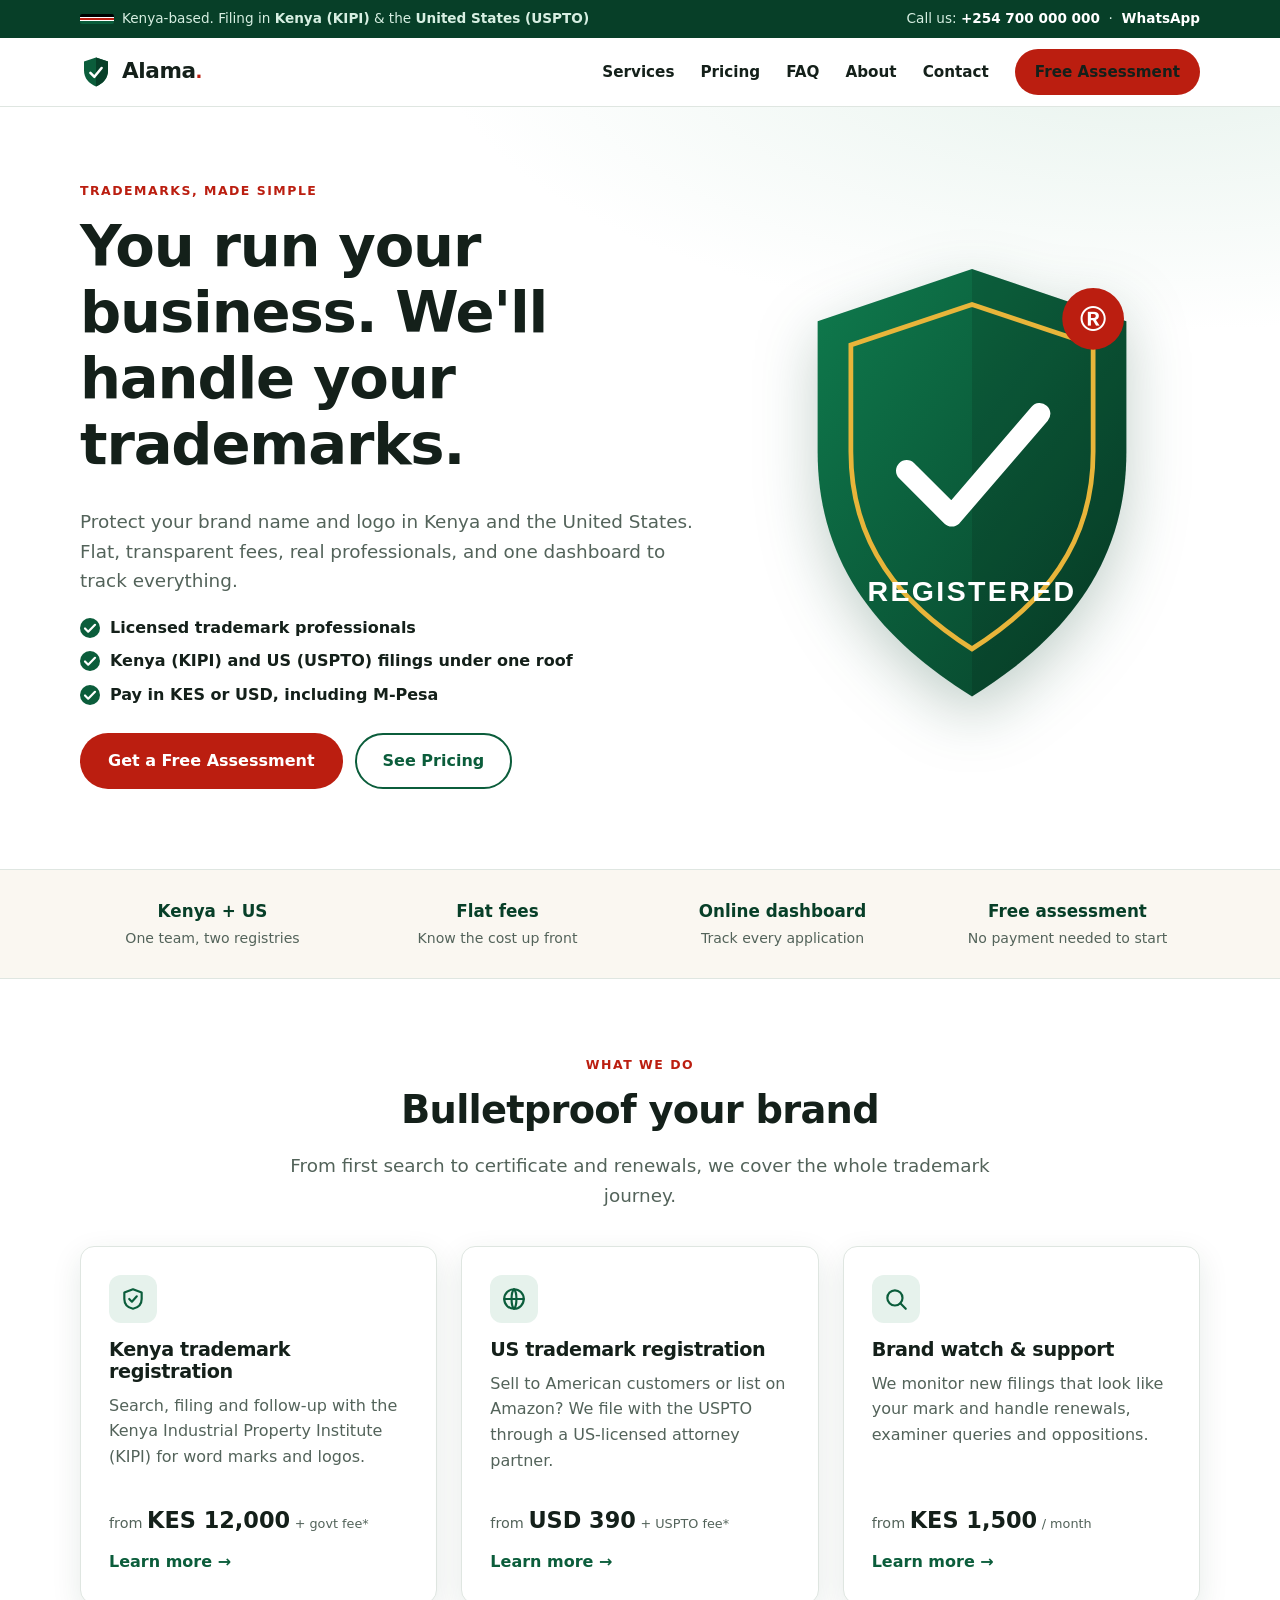
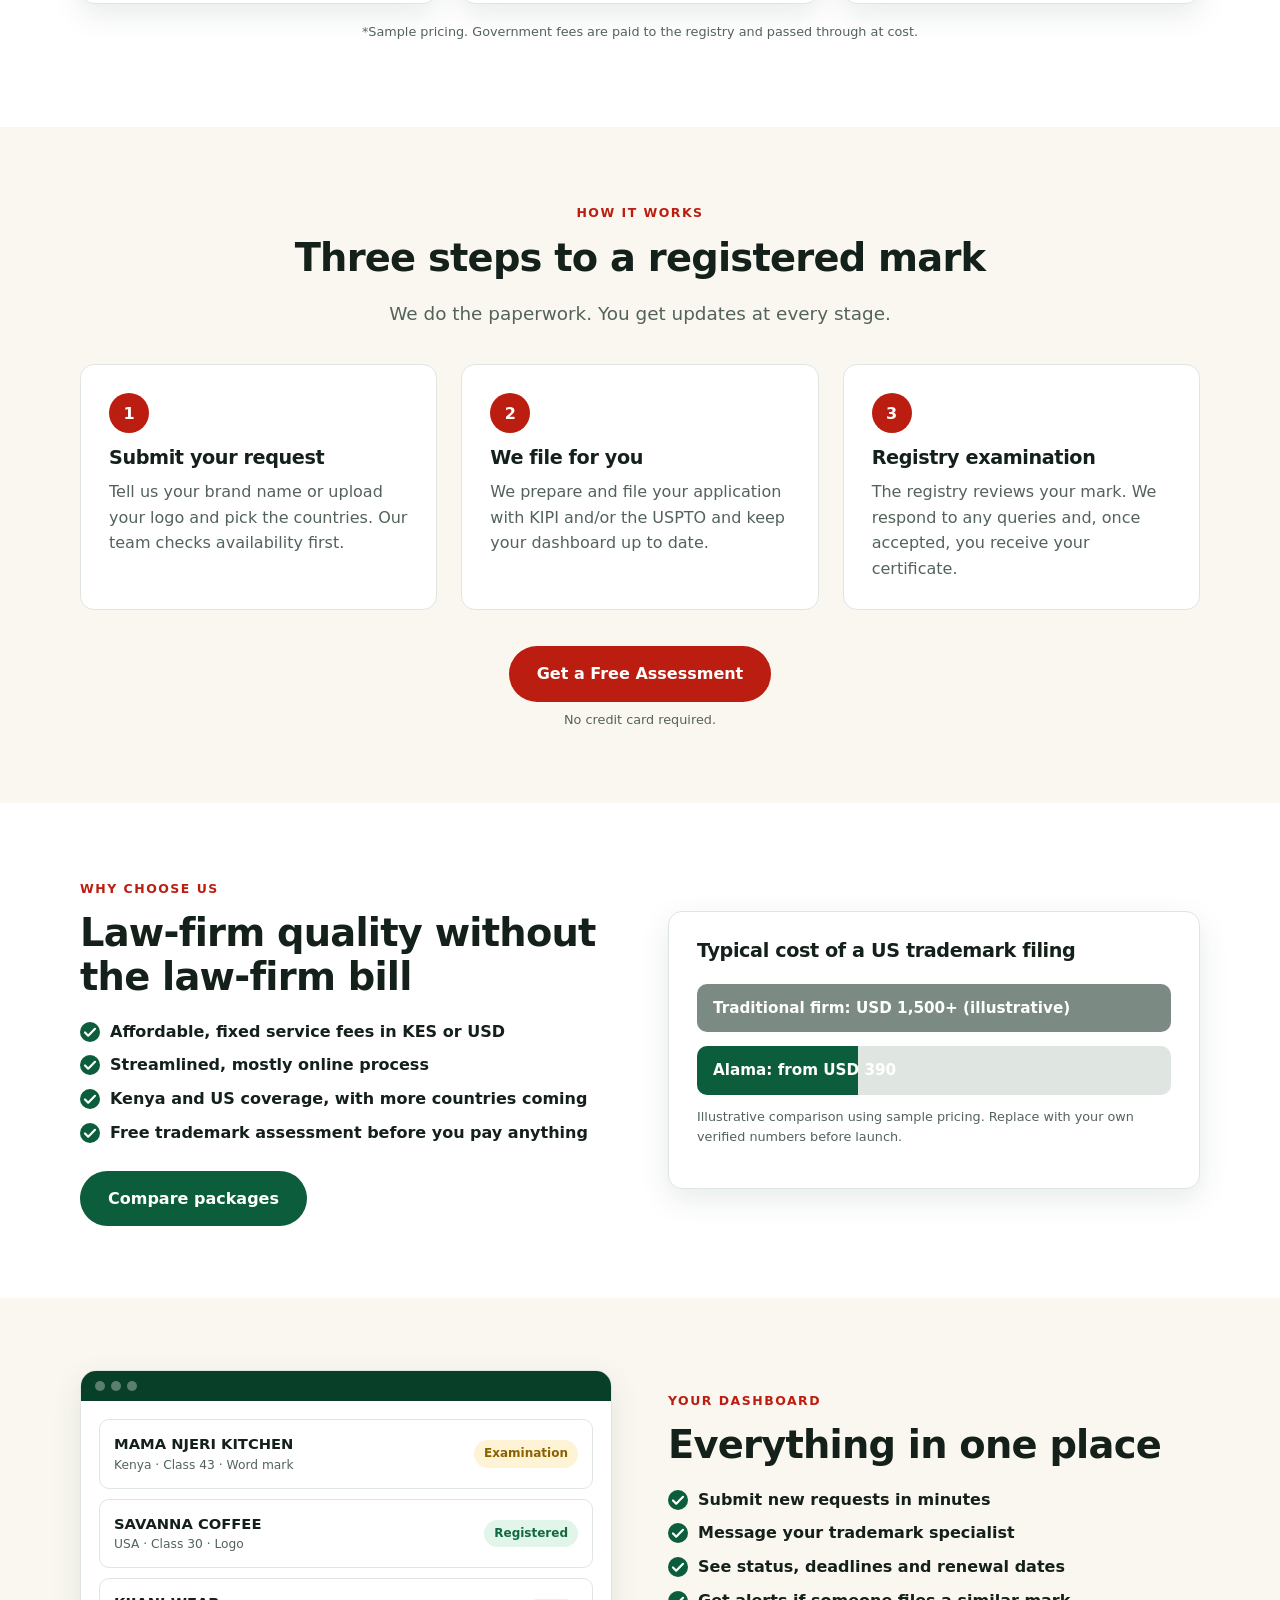
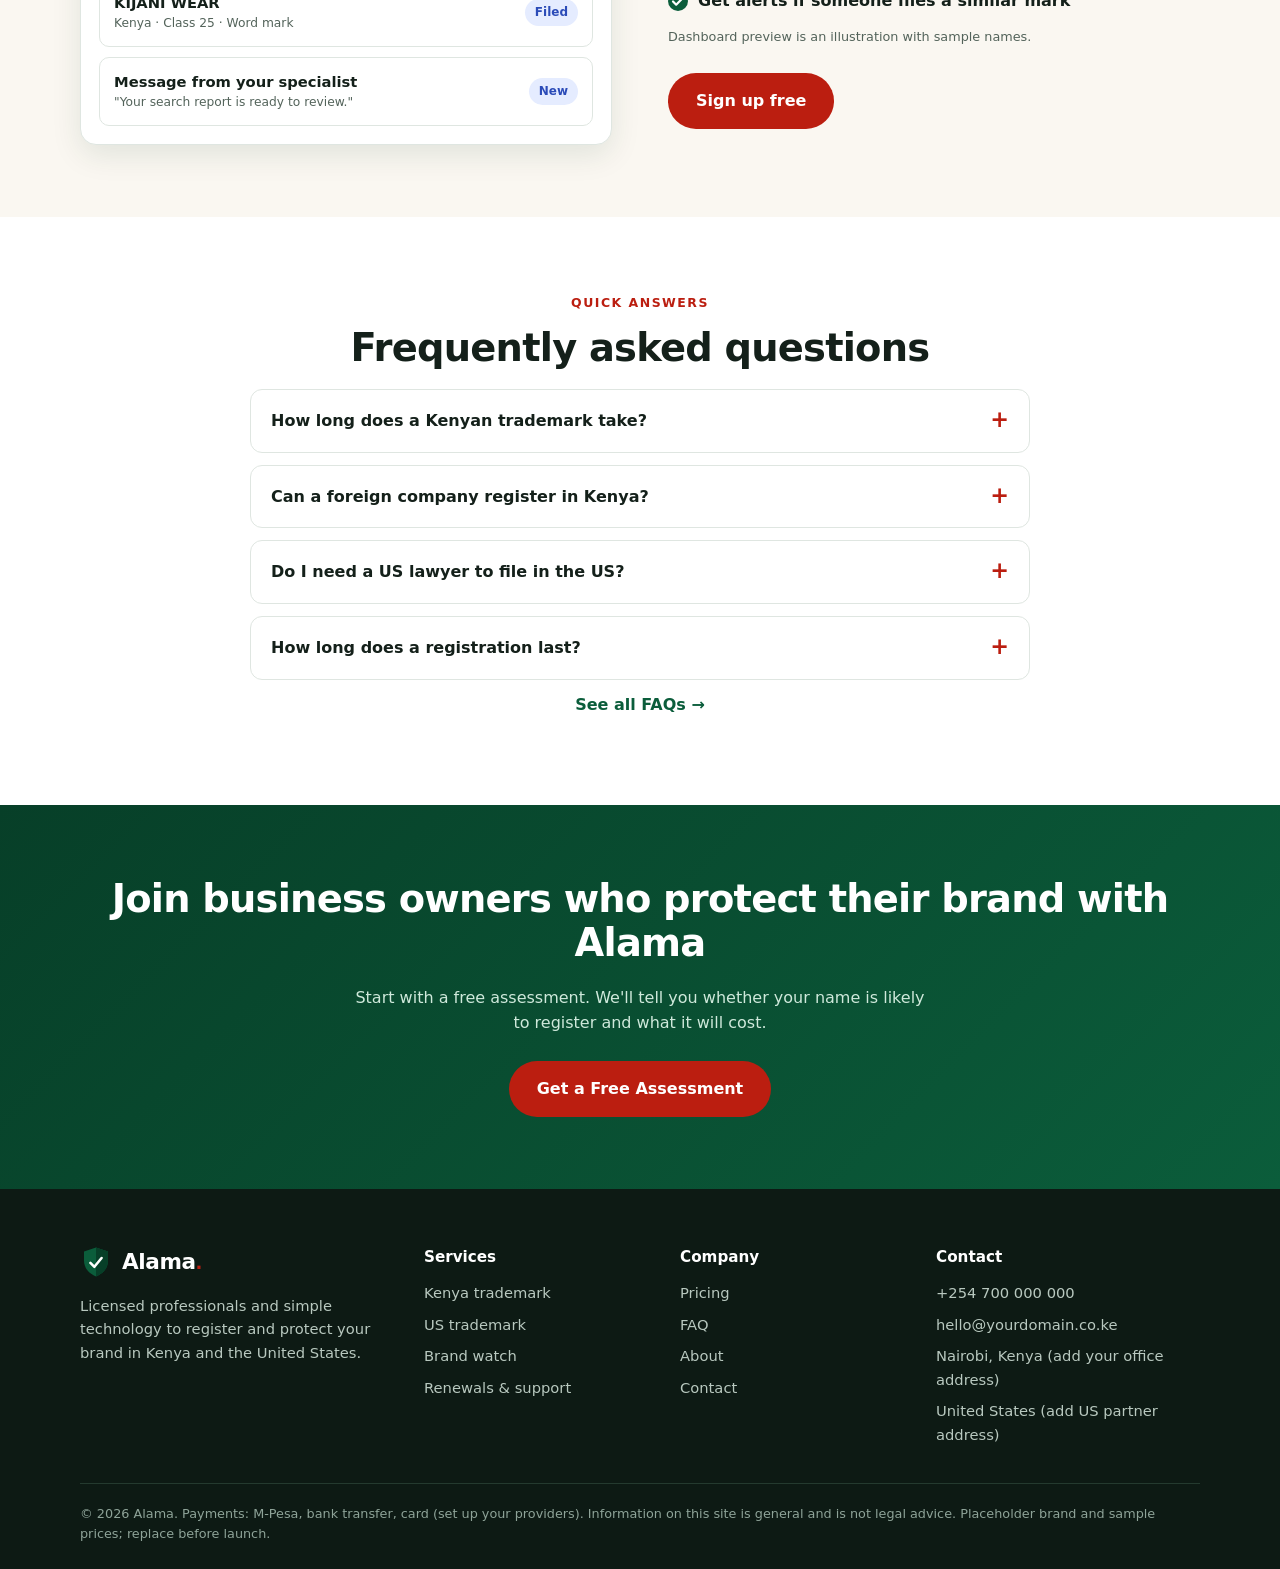
==== index.html @ 9698cdda "Add files via upload" ====
<!doctype html>
<html lang="en">
<head>
<meta charset="utf-8">
<meta name="viewport" content="width=device-width,initial-scale=1">
<title>Alama | Trademark Registration in Kenya &amp; the US</title>
<meta name="description" content="Register your trademark in Kenya (KIPI) and the United States (USPTO) with licensed professionals, flat fees and an online dashboard.">
<link rel="stylesheet" href="styles.css">
<script src="app.js" defer></script>
</head>
<body>
<div id="top"></div>

<section class="hero">
  <div class="wrap">
    <div>
      <span class="eyebrow">Trademarks, made simple</span>
      <h1>You run your business. We'll handle your trademarks.</h1>
      <p class="lead">Protect your brand name and logo in Kenya and the United States. Flat, transparent fees, real professionals, and one dashboard to track everything.</p>
      <ul class="checks">
        <li>Licensed trademark professionals</li>
        <li>Kenya (KIPI) and US (USPTO) filings under one roof</li>
        <li>Pay in KES or USD, including M-Pesa</li>
      </ul>
      <div class="btn-row">
        <a class="btn btn-primary" href="contact.html">Get a Free Assessment</a>
        <a class="btn btn-ghost" href="pricing.html">See Pricing</a>
      </div>
    </div>
    <div class="hero-art">
      <svg viewBox="0 0 320 380" role="img" aria-label="Shield with checkmark">
        <defs><linearGradient id="g" x1="0" y1="0" x2="1" y2="1"><stop offset="0" stop-color="#0f7a4d"/><stop offset="1" stop-color="#073f28"/></linearGradient></defs>
        <path d="M160 10l130 44v110c0 98-56 160-130 206C86 324 30 262 30 164V54z" fill="url(#g)"/>
        <path d="M160 10l130 44v110c0 98-56 160-130 206z" fill="#000" opacity=".12"/>
        <path d="M160 40l102 34v90c0 78-42 128-102 166C100 292 58 242 58 164V74z" fill="none" stroke="#e8b53a" stroke-width="4"/>
        <path d="M105 180l38 38 74-86" fill="none" stroke="#fff" stroke-width="18" stroke-linecap="round" stroke-linejoin="round"/>
        <text x="160" y="290" text-anchor="middle" font-family="Inter,Arial" font-weight="800" font-size="24" fill="#fff" letter-spacing="2">REGISTERED</text>
        <circle cx="262" cy="52" r="26" fill="#bb1e10"/><text x="262" y="62" text-anchor="middle" font-family="Arial" font-weight="800" font-size="30" fill="#fff">®</text>
      </svg>
    </div>
  </div>
</section>

<div class="strip"><div class="wrap">
  <div><b>Kenya + US</b><span>One team, two registries</span></div>
  <div><b>Flat fees</b><span>Know the cost up front</span></div>
  <div><b>Online dashboard</b><span>Track every application</span></div>
  <div><b>Free assessment</b><span>No payment needed to start</span></div>
</div></div>

<section>
  <div class="wrap">
    <div class="center">
      <span class="eyebrow">What we do</span>
      <h2>Bulletproof your brand</h2>
      <p class="lead">From first search to certificate and renewals, we cover the whole trademark journey.</p>
    </div>
    <div class="grid g3" style="margin-top:36px">
      <div class="card">
        <div class="icon"><svg viewBox="0 0 24 24"><path d="M12 3l8 3v6c0 5-3.400 8-8 9-4.600-1-8-4-8-9V6z"/><path d="M8.500 12l2.500 2.500 4.500-5"/></svg></div>
        <h3>Kenya trademark registration</h3>
        <p>Search, filing and follow-up with the Kenya Industrial Property Institute (KIPI) for word marks and logos.</p>
        <div class="from">from <b>KES 12,000</b> <span class="note">+ govt fee*</span></div>
        <a class="more" href="services.html#kenya">Learn more →</a>
      </div>
      <div class="card">
        <div class="icon"><svg viewBox="0 0 24 24"><circle cx="12" cy="12" r="9"/><path d="M3 12h18M12 3c3 3 3 15 0 18M12 3c-3 3-3 15 0 18"/></svg></div>
        <h3>US trademark registration</h3>
        <p>Sell to American customers or list on Amazon? We file with the USPTO through a US-licensed attorney partner.</p>
        <div class="from">from <b>USD 390</b> <span class="note">+ USPTO fee*</span></div>
        <a class="more" href="services.html#us">Learn more →</a>
      </div>
      <div class="card">
        <div class="icon"><svg viewBox="0 0 24 24"><circle cx="11" cy="11" r="7"/><path d="M21 21l-5-5"/></svg></div>
        <h3>Brand watch &amp; support</h3>
        <p>We monitor new filings that look like your mark and handle renewals, examiner queries and oppositions.</p>
        <div class="from">from <b>KES 1,500</b> <span class="note">/ month</span></div>
        <a class="more" href="services.html#watch">Learn more →</a>
      </div>
    </div>
    <p class="note center" style="margin-top:18px">*Sample pricing. Government fees are paid to the registry and passed through at cost.</p>
  </div>
</section>

<section class="alt">
  <div class="wrap">
    <div class="center">
      <span class="eyebrow">How it works</span>
      <h2>Three steps to a registered mark</h2>
      <p class="lead">We do the paperwork. You get updates at every stage.</p>
    </div>
    <div class="steps">
      <div class="step"><h3>Submit your request</h3><p>Tell us your brand name or upload your logo and pick the countries. Our team checks availability first.</p></div>
      <div class="step"><h3>We file for you</h3><p>We prepare and file your application with KIPI and/or the USPTO and keep your dashboard up to date.</p></div>
      <div class="step"><h3>Registry examination</h3><p>The registry reviews your mark. We respond to any queries and, once accepted, you receive your certificate.</p></div>
    </div>
    <div class="center" style="margin-top:36px"><a class="btn btn-primary" href="contact.html">Get a Free Assessment</a><div class="note" style="margin-top:8px">No credit card required.</div></div>
  </div>
</section>

<section>
  <div class="wrap split">
    <div>
      <span class="eyebrow">Why choose us</span>
      <h2>Law-firm quality without the law-firm bill</h2>
      <ul class="checks">
        <li>Affordable, fixed service fees in KES or USD</li>
        <li>Streamlined, mostly online process</li>
        <li>Kenya and US coverage, with more countries coming</li>
        <li>Free trademark assessment before you pay anything</li>
      </ul>
      <div class="btn-row"><a class="btn btn-green" href="pricing.html">Compare packages</a></div>
    </div>
    <div class="card">
      <h3>Typical cost of a US trademark filing</h3>
      <div class="compare" style="margin-top:12px">
        <div class="bar"><div class="trad">Traditional firm: USD 1,500+ (illustrative)</div></div>
        <div class="bar"><div class="us">Alama: from USD 390</div></div>
      </div>
      <p class="note" style="margin-top:12px">Illustrative comparison using sample pricing. Replace with your own verified numbers before launch.</p>
    </div>
  </div>
</section>

<section class="alt">
  <div class="wrap split">
    <div class="dash" aria-hidden="true">
      <div class="bar-top"><i></i><i></i><i></i></div>
      <div class="body">
        <div class="row"><div><b>MAMA NJERI KITCHEN</b><small>Kenya · Class 43 · Word mark</small></div><span class="pill wip">Examination</span></div>
        <div class="row"><div><b>SAVANNA COFFEE</b><small>USA · Class 30 · Logo</small></div><span class="pill ok">Registered</span></div>
        <div class="row"><div><b>KIJANI WEAR</b><small>Kenya · Class 25 · Word mark</small></div><span class="pill new">Filed</span></div>
        <div class="row"><div><b>Message from your specialist</b><small>"Your search report is ready to review."</small></div><span class="pill new">New</span></div>
      </div>
    </div>
    <div>
      <span class="eyebrow">Your dashboard</span>
      <h2>Everything in one place</h2>
      <ul class="checks">
        <li>Submit new requests in minutes</li>
        <li>Message your trademark specialist</li>
        <li>See status, deadlines and renewal dates</li>
        <li>Get alerts if someone files a similar mark</li>
      </ul>
      <p class="note" style="margin-top:14px">Dashboard preview is an illustration with sample names.</p>
      <div class="btn-row"><a class="btn btn-primary" href="contact.html">Sign up free</a></div>
    </div>
  </div>
</section>

<section>
  <div class="wrap" style="max-width:820px">
    <div class="center"><span class="eyebrow">Quick answers</span><h2>Frequently asked questions</h2></div>
    <details><summary>How long does a Kenyan trademark take?</summary><p>Timing varies with the registry's workload and whether anyone opposes the mark. Accepted marks are advertised for a 60-day opposition window before registration. We'll give you a realistic estimate in your free assessment.</p></details>
    <details><summary>Can a foreign company register in Kenya?</summary><p>Yes, but foreign applicants must file through a locally appointed agent. We act as your agent and handle the required forms.</p></details>
    <details><summary>Do I need a US lawyer to file in the US?</summary><p>If you live outside the United States, USPTO rules require you to be represented by a US-licensed attorney. We file through our US attorney partner.</p></details>
    <details><summary>How long does a registration last?</summary><p>In Kenya a registered trademark lasts ten years and can be renewed. We track your dates and remind you.</p></details>
    <p class="center"><a href="faq.html"><b>See all FAQs →</b></a></p>
  </div>
</section>

<section class="cta">
  <div class="wrap">
    <h2>Join business owners who protect their brand with Alama</h2>
    <p>Start with a free assessment. We'll tell you whether your name is likely to register and what it will cost.</p>
    <div class="btn-row" style="justify-content:center"><a class="btn btn-primary" href="contact.html">Get a Free Assessment</a></div>
  </div>
</section>

<div id="foot"></div>
</body>
</html>
---- styles.css ----
:root{
  --green:#0b5d3b; --green-d:#073f28; --green-l:#e6f2ec;
  --red:#bb1e10; --ink:#14201a; --muted:#53635a; --line:#dfe6e1;
  --sand:#faf7f1; --white:#fff; --gold:#e8b53a;
  --radius:14px; --shadow:0 10px 30px rgba(7,63,40,.10);
}
*{box-sizing:border-box}
html{scroll-behavior:smooth}
body{margin:0;font-family:Inter,"Segoe UI",system-ui,-apple-system,Roboto,Arial,sans-serif;color:var(--ink);background:var(--white);line-height:1.6;-webkit-font-smoothing:antialiased}
img,svg{max-width:100%;display:block}
a{color:var(--green);text-decoration:none}
a:hover{text-decoration:underline}
.wrap{max-width:1160px;margin:0 auto;padding:0 20px}
h1,h2,h3{line-height:1.15;margin:0 0 .5em;letter-spacing:-.02em}
h1{font-size:clamp(2.2rem,5vw,3.6rem);font-weight:800}
h2{font-size:clamp(1.7rem,3.4vw,2.4rem);font-weight:800}
h3{font-size:1.2rem;font-weight:700}
p{margin:0 0 1em}
.lead{font-size:1.15rem;color:var(--muted);max-width:60ch}
.eyebrow{display:inline-block;font-size:.78rem;font-weight:700;letter-spacing:.12em;text-transform:uppercase;color:var(--red);margin-bottom:.8rem}
section{padding:72px 0}
.alt{background:var(--sand)}
.center{text-align:center}.center .lead{margin-inline:auto}

/* top bar + header */
.topbar{background:var(--green-d);color:#d7efe2;font-size:.85rem}
.topbar .wrap{display:flex;justify-content:space-between;gap:12px;align-items:center;padding-top:8px;padding-bottom:8px;flex-wrap:wrap}
.topbar a{color:#fff;font-weight:600}
.topbar .flagbar{display:inline-block;width:34px;height:10px;border-radius:2px;margin-right:8px;vertical-align:middle;background:linear-gradient(#000 0 30%,#fff 30% 36%,var(--red) 36% 64%,#fff 64% 70%,var(--green) 70%)}
header.site{position:sticky;top:0;z-index:50;background:rgba(255,255,255,.94);backdrop-filter:blur(8px);border-bottom:1px solid var(--line)}
header.site .wrap{display:flex;align-items:center;justify-content:space-between;height:68px}
.logo{display:flex;align-items:center;gap:10px;font-weight:800;font-size:1.35rem;color:var(--ink);letter-spacing:-.02em}
.logo:hover{text-decoration:none}
.logo svg{width:32px;height:32px}
.logo small{color:var(--red);font-weight:700}
nav.main{display:flex;gap:26px;align-items:center}
nav.main a{color:var(--ink);font-weight:600;font-size:.95rem}
nav.main a.active{color:var(--green);box-shadow:0 2px 0 var(--green)}
nav.main a:hover{text-decoration:none;color:var(--green)}
.menu-btn{display:none;background:none;border:1px solid var(--line);border-radius:8px;padding:8px 12px;font-size:1rem;cursor:pointer}

/* buttons */
.btn{display:inline-flex;align-items:center;justify-content:center;gap:8px;font-weight:700;border-radius:999px;padding:13px 26px;border:2px solid transparent;cursor:pointer;font-size:1rem;font-family:inherit;transition:.15s}
.btn:hover{text-decoration:none;transform:translateY(-1px)}
.btn-primary{background:var(--red);color:#fff}
.btn-primary:hover{background:#9f180c}
.btn-green{background:var(--green);color:#fff}
.btn-green:hover{background:var(--green-d)}
.btn-ghost{border-color:var(--green);color:var(--green);background:transparent}
.btn-ghost:hover{background:var(--green-l)}
.btn-sm{padding:9px 18px;font-size:.9rem}
.btn-row{display:flex;gap:12px;flex-wrap:wrap;margin-top:1.6rem}

/* hero */
.hero{padding:70px 0 80px;background:radial-gradient(1200px 500px at 90% -10%,var(--green-l),transparent 60%),var(--white)}
.hero .wrap{display:grid;grid-template-columns:1.15fr .85fr;gap:48px;align-items:center}
.checks{list-style:none;padding:0;margin:1.2rem 0 0;display:grid;gap:8px}
.checks li{padding-left:30px;position:relative;font-weight:600}
.checks li::before{content:"";position:absolute;left:0;top:3px;width:20px;height:20px;border-radius:50%;background:var(--green) url("data:image/svg+xml,%3Csvg xmlns='http://www.w3.org/2000/svg' viewBox='0 0 20 20'%3E%3Cpath d='M5 10.5l3.2 3.2L15 6.8' fill='none' stroke='white' stroke-width='2.2' stroke-linecap='round' stroke-linejoin='round'/%3E%3C/svg%3E") center/contain no-repeat}
.hero-art{display:flex;justify-content:center}
.hero-art svg{width:min(380px,100%);filter:drop-shadow(0 20px 30px rgba(7,63,40,.25))}

/* strip */
.strip{padding:28px 0;border-block:1px solid var(--line);background:var(--sand)}
.strip .wrap{display:grid;grid-template-columns:repeat(4,1fr);gap:20px;text-align:center}
.strip b{display:block;font-size:1.05rem;color:var(--green-d)}
.strip span{font-size:.88rem;color:var(--muted)}

/* grids/cards */
.grid{display:grid;gap:24px}
.g3{grid-template-columns:repeat(3,1fr)}
.g4{grid-template-columns:repeat(4,1fr)}
.g2{grid-template-columns:repeat(2,1fr)}
.card{background:#fff;border:1px solid var(--line);border-radius:var(--radius);padding:28px;box-shadow:var(--shadow);display:flex;flex-direction:column}
.card .icon{width:48px;height:48px;border-radius:12px;background:var(--green-l);display:grid;place-items:center;margin-bottom:16px}
.card .icon svg{width:26px;height:26px;stroke:var(--green);fill:none;stroke-width:2;stroke-linecap:round;stroke-linejoin:round}
.card .from{margin-top:auto;padding-top:14px;font-size:.9rem;color:var(--muted)}
.card .from b{font-size:1.4rem;color:var(--ink)}
.card p{color:var(--muted)}
.card a.more{font-weight:700;margin-top:10px}

/* steps */
.steps{counter-reset:s;display:grid;grid-template-columns:repeat(3,1fr);gap:24px;margin-top:36px}
.step{position:relative;padding:28px;border-radius:var(--radius);background:#fff;border:1px solid var(--line)}
.step::before{counter-increment:s;content:counter(s);display:grid;place-items:center;width:40px;height:40px;border-radius:50%;background:var(--red);color:#fff;font-weight:800;margin-bottom:14px}
.step p{color:var(--muted);margin:0}

/* split */
.split{display:grid;grid-template-columns:1fr 1fr;gap:56px;align-items:center}
.compare{display:grid;gap:14px}
.bar{background:var(--line);border-radius:10px;overflow:hidden}
.bar>div{padding:12px 16px;color:#fff;font-weight:700;font-size:.95rem;white-space:nowrap}
.bar .trad{background:#7b8a82;width:100%}
.bar .us{background:var(--green);width:34%}
.note{font-size:.8rem;color:var(--muted)}

/* dashboard mock */
.dash{border-radius:16px;border:1px solid var(--line);background:#fff;box-shadow:var(--shadow);overflow:hidden}
.dash .bar-top{background:var(--green-d);padding:10px 14px;display:flex;gap:6px}
.dash .bar-top i{width:10px;height:10px;border-radius:50%;background:#ffffff55}
.dash .body{padding:18px;display:grid;gap:10px}
.row{display:flex;justify-content:space-between;align-items:center;gap:10px;padding:12px 14px;border:1px solid var(--line);border-radius:10px;font-size:.92rem}
.row small{color:var(--muted);display:block}
.pill{font-size:.75rem;font-weight:700;padding:4px 10px;border-radius:999px;white-space:nowrap}
.pill.ok{background:#e1f5ea;color:#116a3d}.pill.wip{background:#fff3d6;color:#8a6200}.pill.new{background:#e5ecff;color:#2b4bb8}

/* pricing */
.toggle{display:inline-flex;border:1px solid var(--line);border-radius:999px;padding:4px;background:#fff;margin:18px 0 6px}
.toggle button{border:0;background:none;padding:8px 18px;border-radius:999px;font-weight:700;cursor:pointer;font-family:inherit;color:var(--muted)}
.toggle button.on{background:var(--green);color:#fff}
.tabs{display:inline-flex;gap:8px;margin-bottom:24px;flex-wrap:wrap}
.tabs button{border:2px solid var(--green);background:#fff;color:var(--green);padding:10px 22px;border-radius:999px;font-weight:700;cursor:pointer;font-family:inherit}
.tabs button.on{background:var(--green);color:#fff}
.plan{position:relative}
.plan.pop{border:2px solid var(--red)}
.plan .badge{position:absolute;top:-13px;left:50%;transform:translateX(-50%);background:var(--red);color:#fff;font-size:.75rem;font-weight:800;padding:5px 14px;border-radius:999px;letter-spacing:.06em;text-transform:uppercase}
.price{font-size:2.5rem;font-weight:800;letter-spacing:-.03em;margin:.2em 0}
.price small{font-size:.95rem;font-weight:600;color:var(--muted);letter-spacing:0}
.plan ul{list-style:none;padding:0;margin:14px 0 22px;display:grid;gap:9px;flex:1}
.plan li{padding-left:26px;position:relative;font-size:.95rem}
.plan li::before{content:"✓";position:absolute;left:0;color:var(--green);font-weight:800}
.plan li.no{color:#9aa8a0}.plan li.no::before{content:"–";color:#9aa8a0}
table.t{width:100%;border-collapse:collapse;background:#fff;border:1px solid var(--line);border-radius:var(--radius);overflow:hidden}
table.t th,table.t td{padding:14px 16px;text-align:left;border-bottom:1px solid var(--line);font-size:.95rem}
table.t th{background:var(--green-l);color:var(--green-d)}
.sample{background:#fff8e1;border:1px dashed #d6a800;color:#6b5200;padding:10px 14px;border-radius:10px;font-size:.88rem;margin-bottom:18px}

/* faq */
details{background:#fff;border:1px solid var(--line);border-radius:12px;padding:0 20px;margin-bottom:12px}
details[open]{border-color:var(--green);box-shadow:var(--shadow)}
summary{cursor:pointer;font-weight:700;padding:18px 0;list-style:none;display:flex;justify-content:space-between;gap:16px}
summary::-webkit-details-marker{display:none}
summary::after{content:"+";font-size:1.4rem;color:var(--red);line-height:1}
details[open] summary::after{content:"–"}
details p{color:var(--muted)}

/* cta */
.cta{background:linear-gradient(135deg,var(--green-d),var(--green));color:#fff;text-align:center}
.cta h2{color:#fff}.cta p{color:#cfe9db;max-width:56ch;margin-inline:auto}

/* forms */
form.f{display:grid;gap:16px}
.f label{font-weight:600;font-size:.92rem;display:grid;gap:6px}
.f input,.f select,.f textarea{font:inherit;padding:12px 14px;border:1px solid #c5d0c9;border-radius:10px;background:#fff;width:100%}
.f input:focus,.f select:focus,.f textarea:focus{outline:2px solid var(--green);border-color:var(--green)}
.f .two{display:grid;grid-template-columns:1fr 1fr;gap:16px}
.ok-msg{display:none;background:var(--green-l);border:1px solid var(--green);padding:14px;border-radius:10px;color:var(--green-d);font-weight:600}

/* page hero */
.phero{padding:64px 0 48px;background:var(--sand);border-bottom:1px solid var(--line)}

/* footer */
footer.site{background:#0d1a14;color:#b8c8bf;padding:56px 0 24px;font-size:.92rem}
footer.site .cols{display:grid;grid-template-columns:1.4fr 1fr 1fr 1.2fr;gap:36px}
footer.site h4{color:#fff;margin:0 0 12px;font-size:.95rem}
footer.site a{color:#b8c8bf;display:block;margin-bottom:8px}
footer.site a:hover{color:#fff}
footer.site .legal{border-top:1px solid #243a2f;margin-top:36px;padding-top:20px;font-size:.8rem;color:#8ea398}

@media(max-width:960px){
  .hero .wrap,.split{grid-template-columns:1fr}
  .g3,.g4,.steps{grid-template-columns:1fr 1fr}
  .strip .wrap{grid-template-columns:1fr 1fr}
  footer.site .cols{grid-template-columns:1fr 1fr}
}
@media(max-width:700px){
  section{padding:52px 0}
  .g2,.g3,.g4,.steps,.f .two{grid-template-columns:1fr}
  .menu-btn{display:block}
  nav.main{display:none;position:absolute;top:68px;left:0;right:0;background:#fff;flex-direction:column;align-items:flex-start;padding:18px 20px 24px;border-bottom:1px solid var(--line);gap:16px}
  nav.main.open{display:flex}
  .topbar .hide-s{display:none}
  footer.site .cols{grid-template-columns:1fr}
  .hero-art{order:-1}.hero-art svg{width:220px}
  table.t th,table.t td{padding:10px;font-size:.85rem}
}
footer.site a.logo{display:flex;margin-bottom:0}
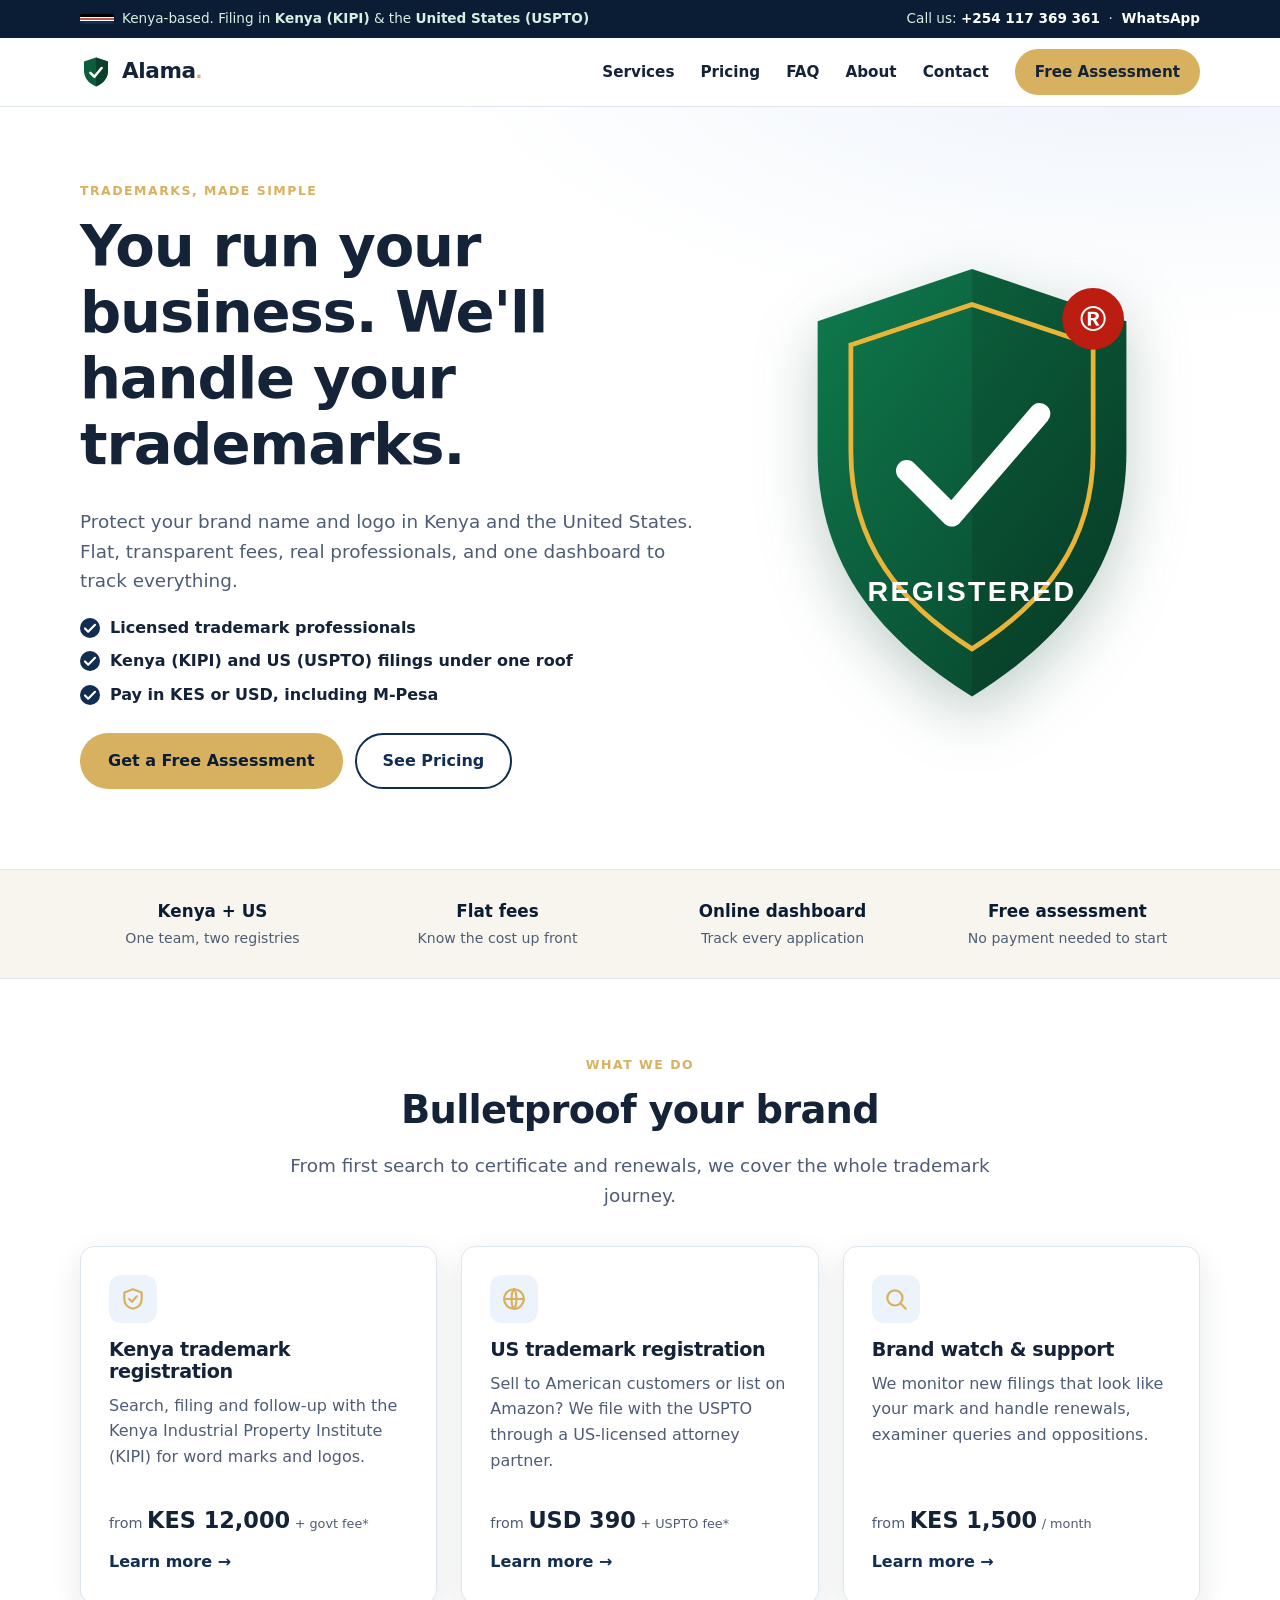
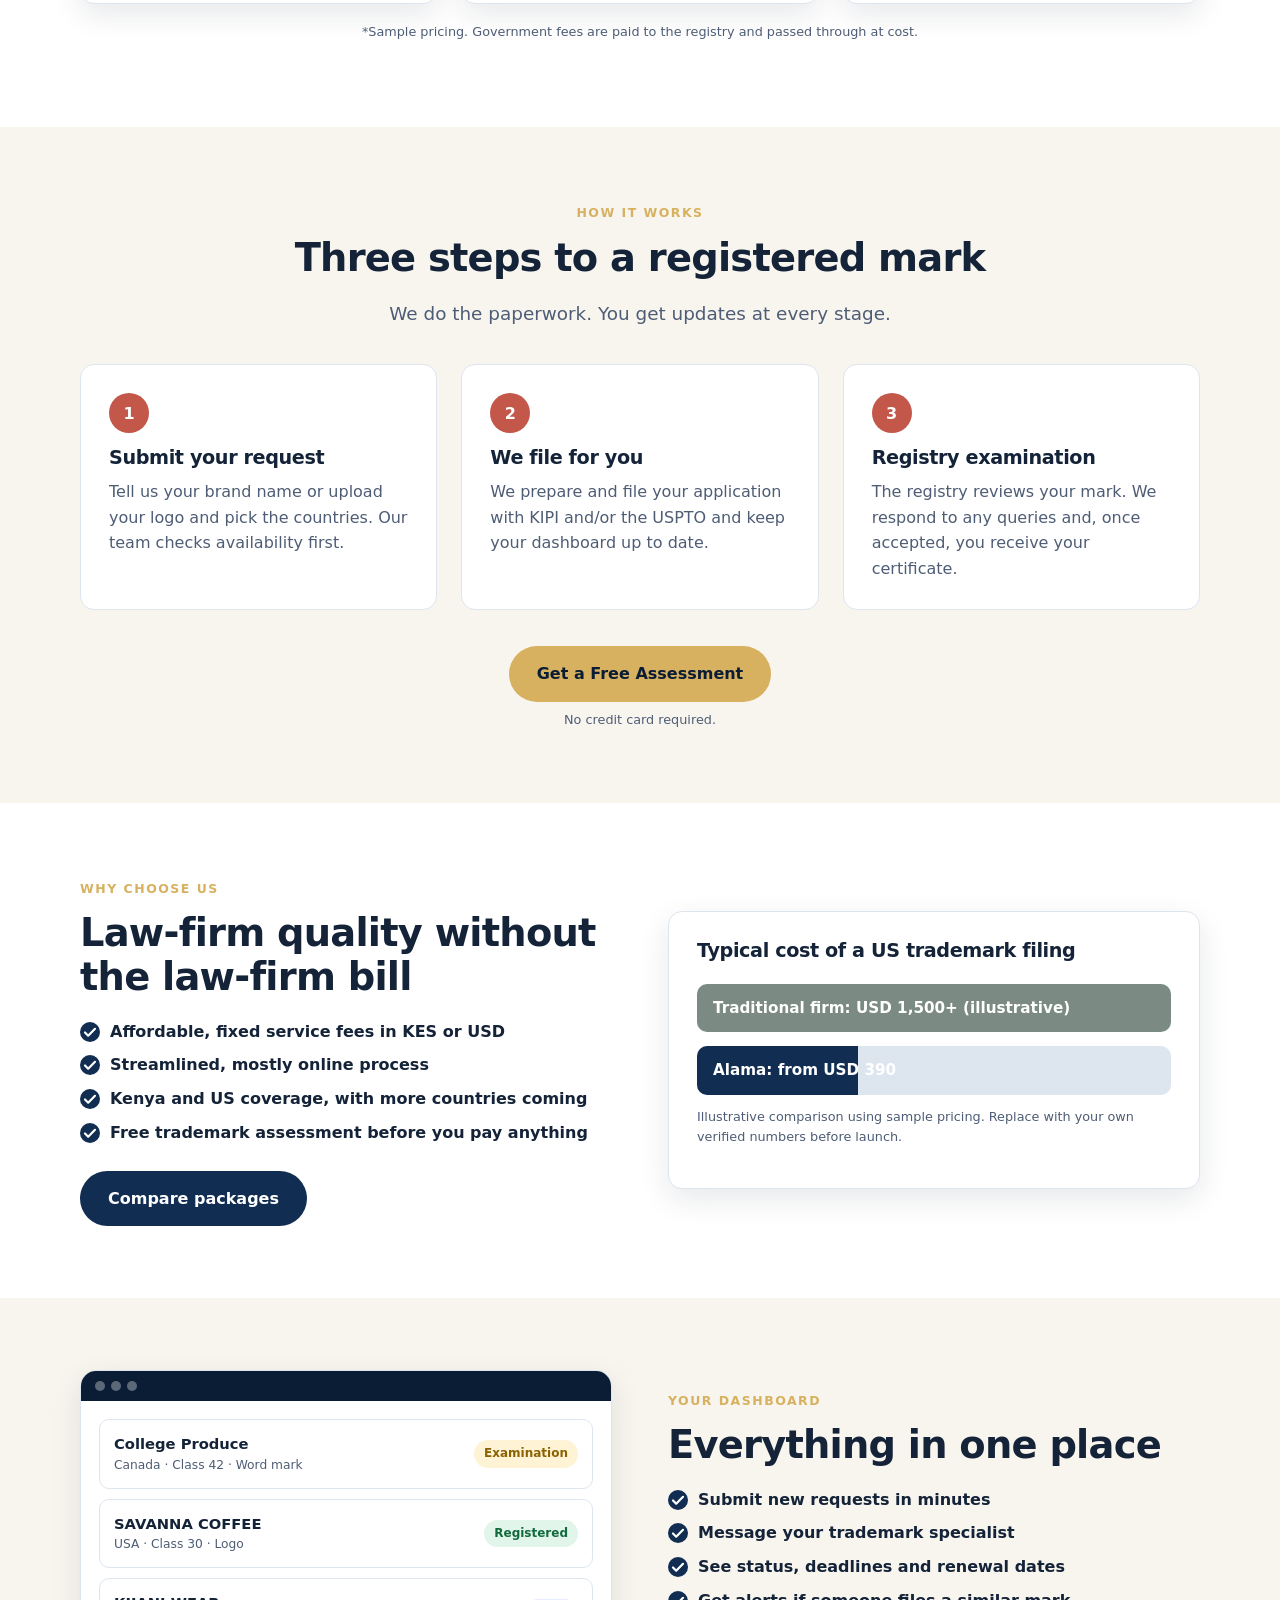
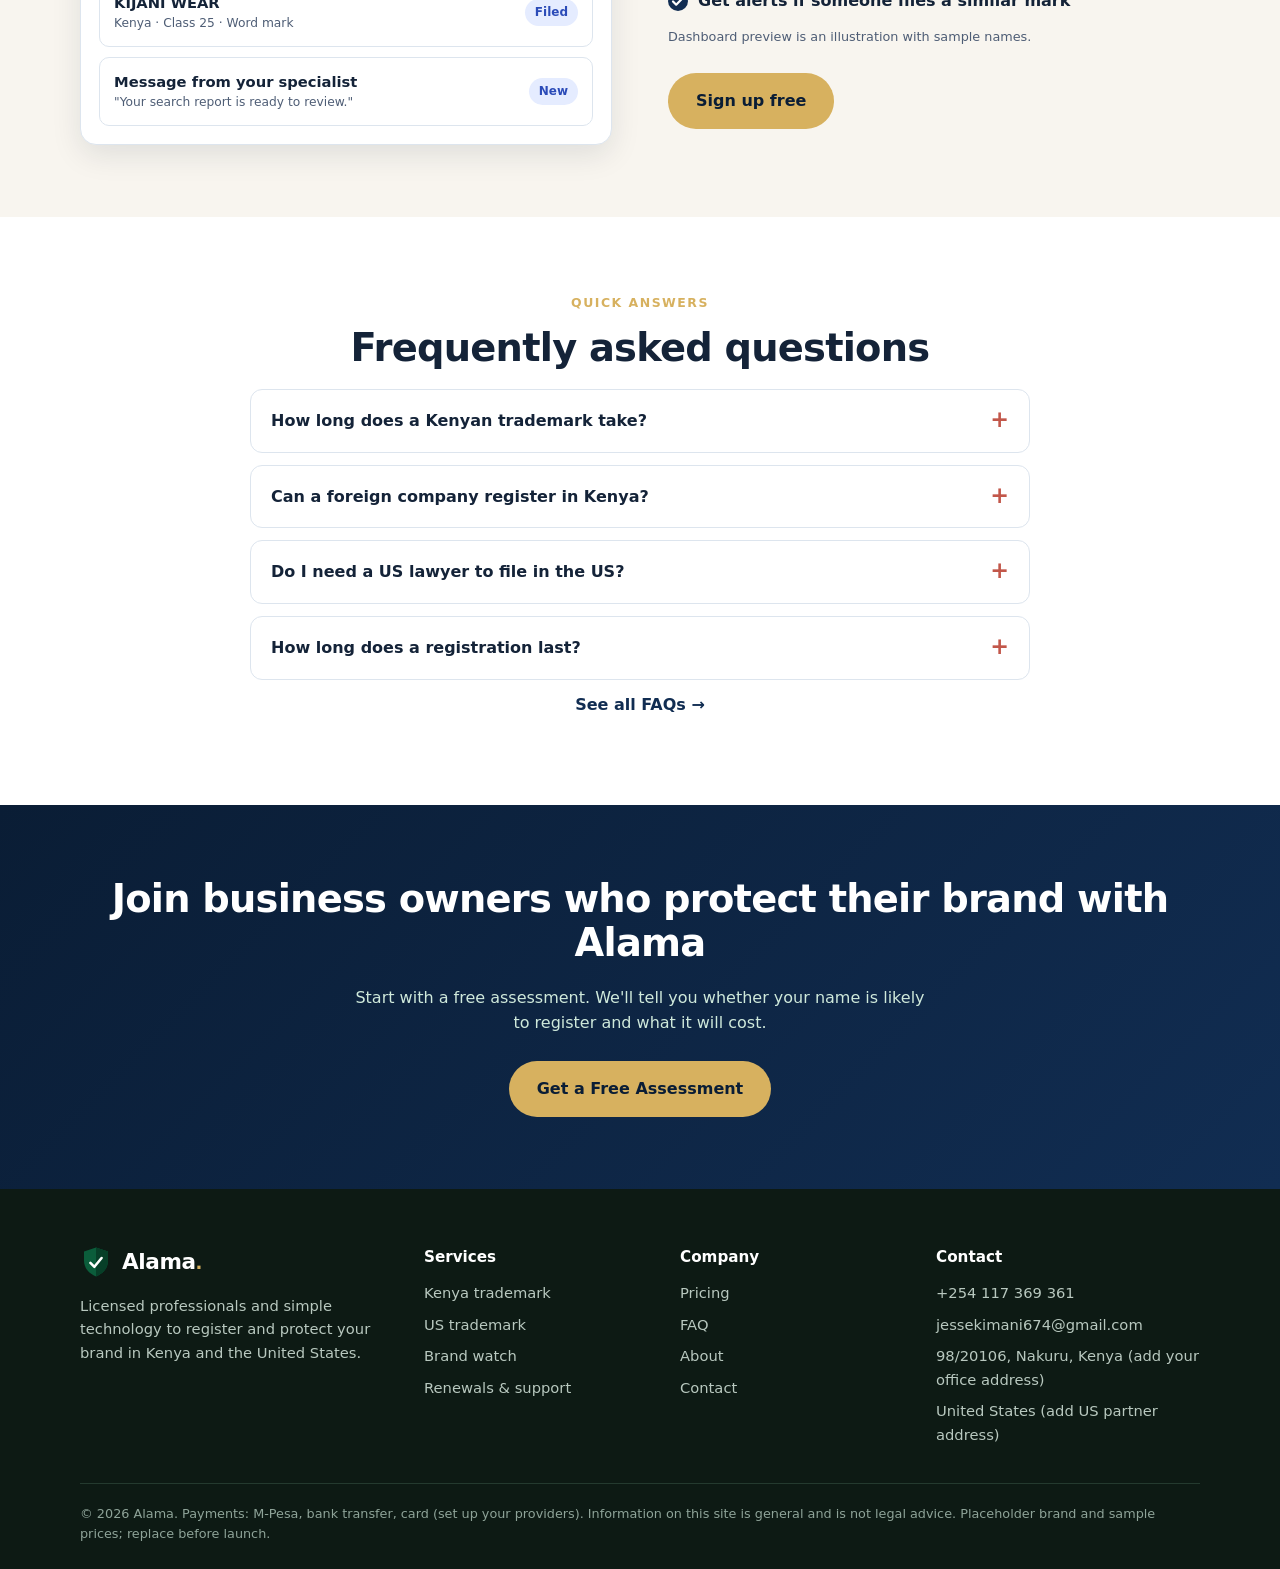
==== commit b39fdc2f: "Add files via upload" ====
--- a/index.html
+++ b/index.html
@@ -127,7 +127,7 @@
     <div class="dash" aria-hidden="true">
       <div class="bar-top"><i></i><i></i><i></i></div>
       <div class="body">
-        <div class="row"><div><b>MAMA NJERI KITCHEN</b><small>Kenya · Class 43 · Word mark</small></div><span class="pill wip">Examination</span></div>
+        <div class="row"><div><b>College Produce</b><small>Canada · Class 42 · Word mark</small></div><span class="pill wip">Examination</span></div>
         <div class="row"><div><b>SAVANNA COFFEE</b><small>USA · Class 30 · Logo</small></div><span class="pill ok">Registered</span></div>
         <div class="row"><div><b>KIJANI WEAR</b><small>Kenya · Class 25 · Word mark</small></div><span class="pill new">Filed</span></div>
         <div class="row"><div><b>Message from your specialist</b><small>"Your search report is ready to review."</small></div><span class="pill new">New</span></div>
--- a/styles.css
+++ b/styles.css
@@ -1,8 +1,8 @@
 :root{
-  --green:#0b5d3b; --green-d:#073f28; --green-l:#e6f2ec;
-  --red:#bb1e10; --ink:#14201a; --muted:#53635a; --line:#dfe6e1;
-  --sand:#faf7f1; --white:#fff; --gold:#e8b53a;
-  --radius:14px; --shadow:0 10px 30px rgba(7,63,40,.10);
+  --green:#112d52; --green-d:#0a1d35; --green-l:#edf3fb;
+  --red:#c2574a; --ink:#142338; --muted:#4e5d75; --line:#dde5ee;
+  --sand:#f8f5ef; --white:#fff; --gold:#d7b15f;
+  --radius:14px; --shadow:0 10px 30px rgba(10,29,53,.10);
 }
 *{box-sizing:border-box}
 html{scroll-behavior:smooth}
@@ -17,7 +17,7 @@
 h3{font-size:1.2rem;font-weight:700}
 p{margin:0 0 1em}
 .lead{font-size:1.15rem;color:var(--muted);max-width:60ch}
-.eyebrow{display:inline-block;font-size:.78rem;font-weight:700;letter-spacing:.12em;text-transform:uppercase;color:var(--red);margin-bottom:.8rem}
+.eyebrow{display:inline-block;font-size:.78rem;font-weight:700;letter-spacing:.12em;text-transform:uppercase;color:var(--gold);margin-bottom:.8rem}
 section{padding:72px 0}
 .alt{background:var(--sand)}
 .center{text-align:center}.center .lead{margin-inline:auto}
@@ -32,7 +32,7 @@
 .logo{display:flex;align-items:center;gap:10px;font-weight:800;font-size:1.35rem;color:var(--ink);letter-spacing:-.02em}
 .logo:hover{text-decoration:none}
 .logo svg{width:32px;height:32px}
-.logo small{color:var(--red);font-weight:700}
+.logo small{color:var(--gold);font-weight:700}
 nav.main{display:flex;gap:26px;align-items:center}
 nav.main a{color:var(--ink);font-weight:600;font-size:.95rem}
 nav.main a.active{color:var(--green);box-shadow:0 2px 0 var(--green)}
@@ -42,8 +42,8 @@
 /* buttons */
 .btn{display:inline-flex;align-items:center;justify-content:center;gap:8px;font-weight:700;border-radius:999px;padding:13px 26px;border:2px solid transparent;cursor:pointer;font-size:1rem;font-family:inherit;transition:.15s}
 .btn:hover{text-decoration:none;transform:translateY(-1px)}
-.btn-primary{background:var(--red);color:#fff}
-.btn-primary:hover{background:#9f180c}
+.btn-primary{background:var(--gold);color:var(--green-d)}
+.btn-primary:hover{background:#c69e4b}
 .btn-green{background:var(--green);color:#fff}
 .btn-green:hover{background:var(--green-d)}
 .btn-ghost{border-color:var(--green);color:var(--green);background:transparent}
@@ -73,7 +73,7 @@
 .g2{grid-template-columns:repeat(2,1fr)}
 .card{background:#fff;border:1px solid var(--line);border-radius:var(--radius);padding:28px;box-shadow:var(--shadow);display:flex;flex-direction:column}
 .card .icon{width:48px;height:48px;border-radius:12px;background:var(--green-l);display:grid;place-items:center;margin-bottom:16px}
-.card .icon svg{width:26px;height:26px;stroke:var(--green);fill:none;stroke-width:2;stroke-linecap:round;stroke-linejoin:round}
+.card .icon svg{width:26px;height:26px;stroke:var(--gold);fill:none;stroke-width:2;stroke-linecap:round;stroke-linejoin:round}
 .card .from{margin-top:auto;padding-top:14px;font-size:.9rem;color:var(--muted)}
 .card .from b{font-size:1.4rem;color:var(--ink)}
 .card p{color:var(--muted)}
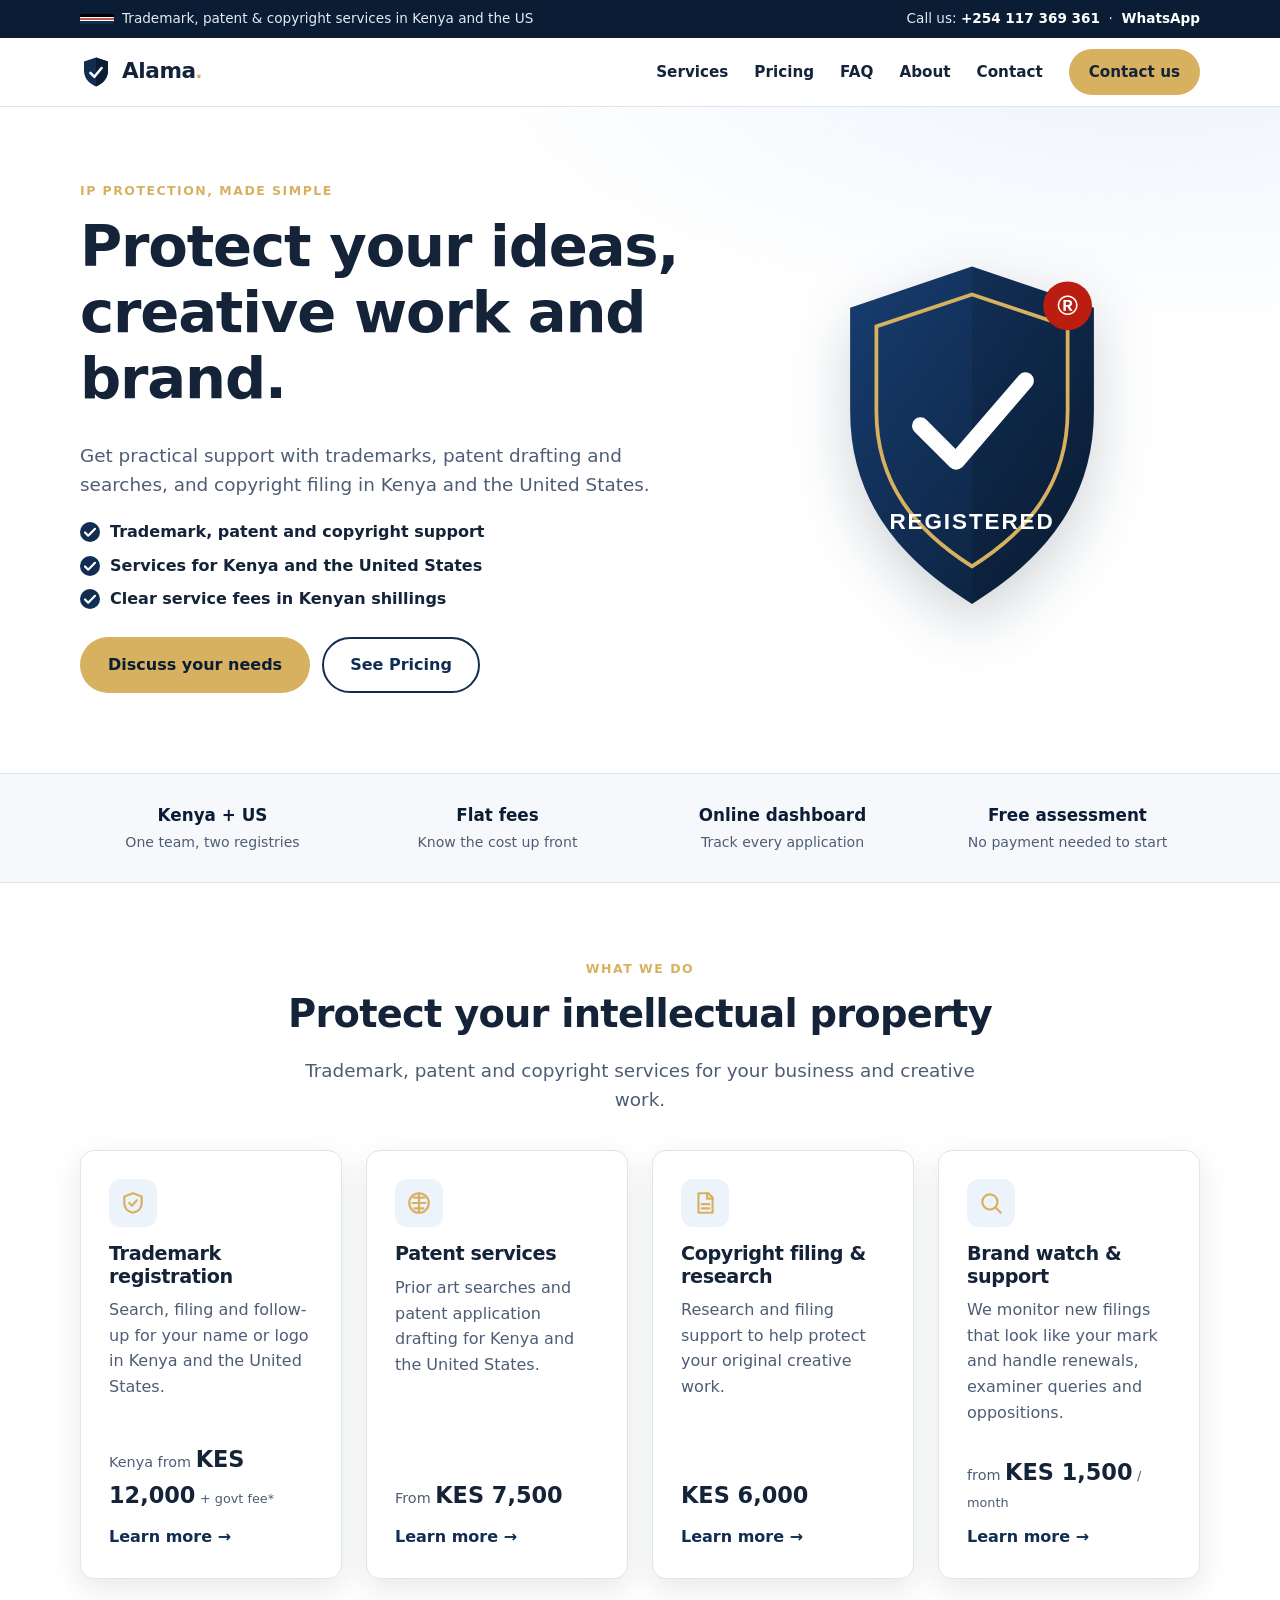
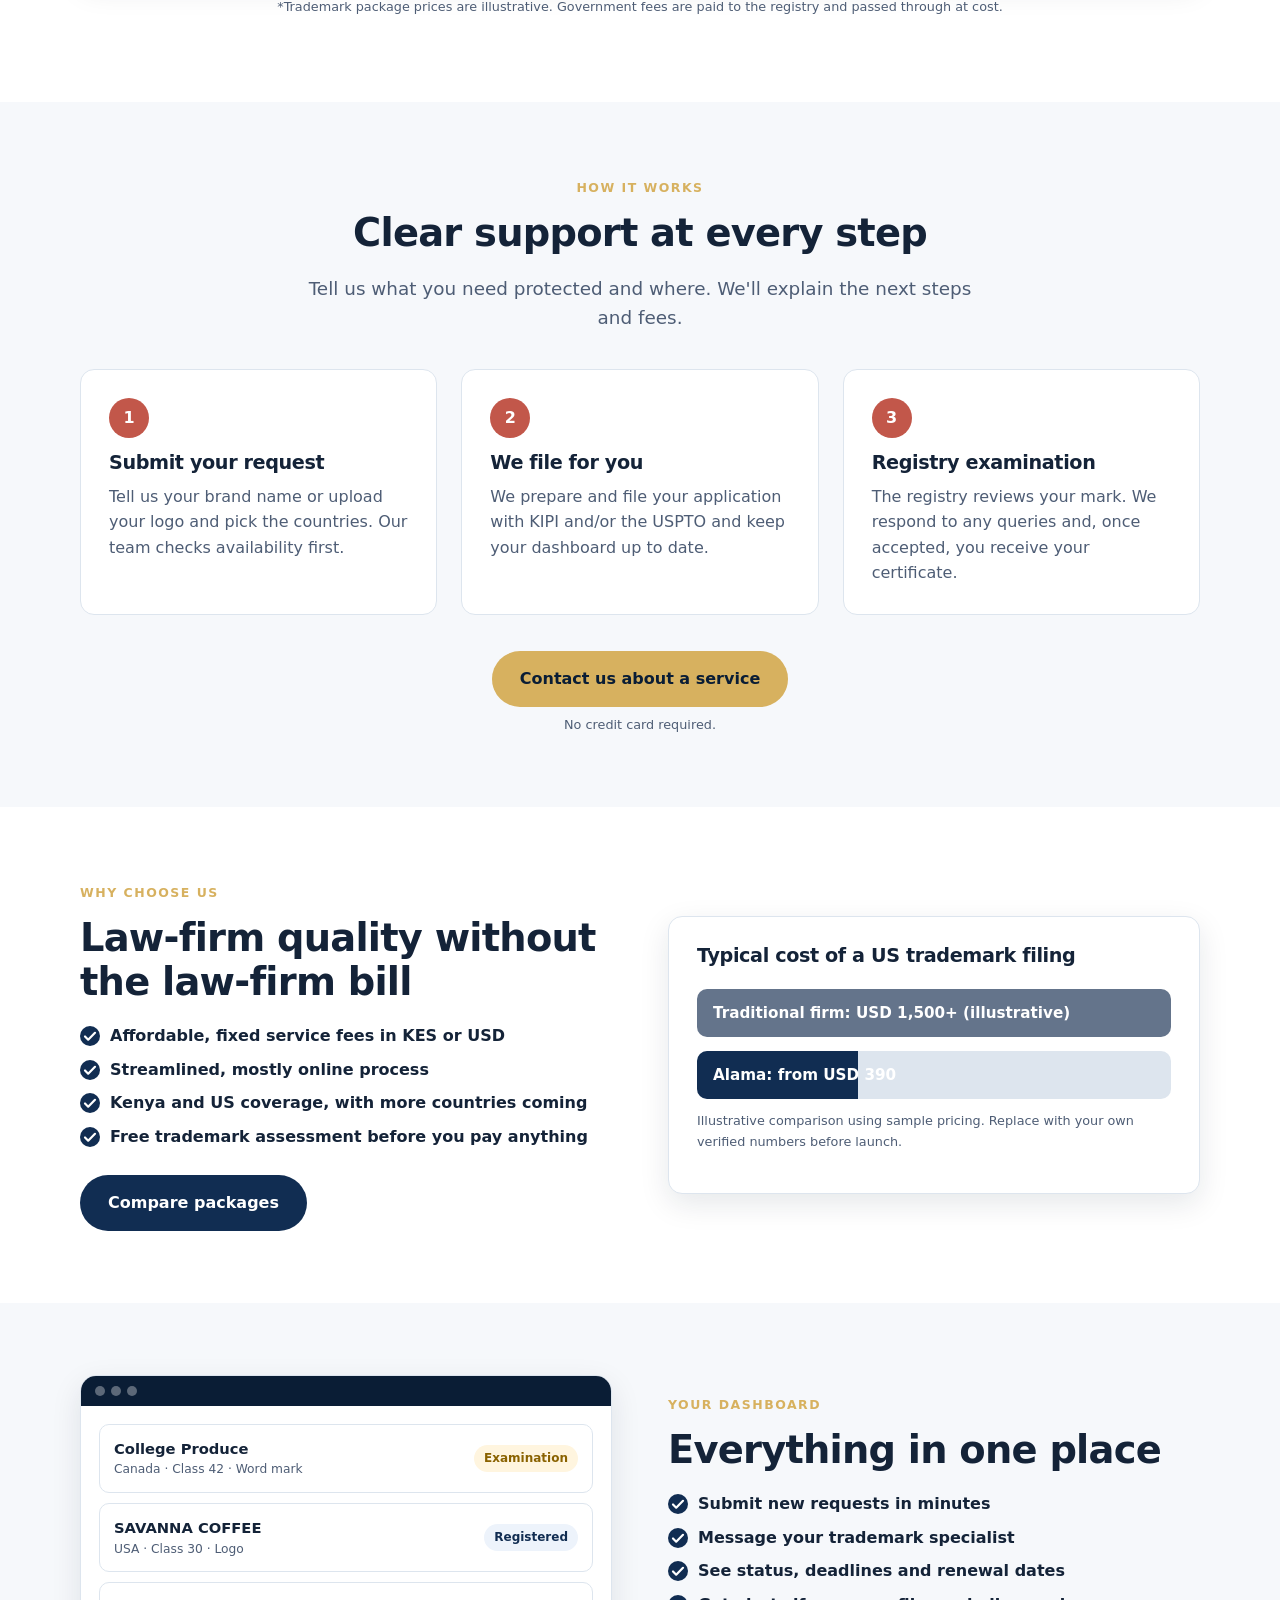
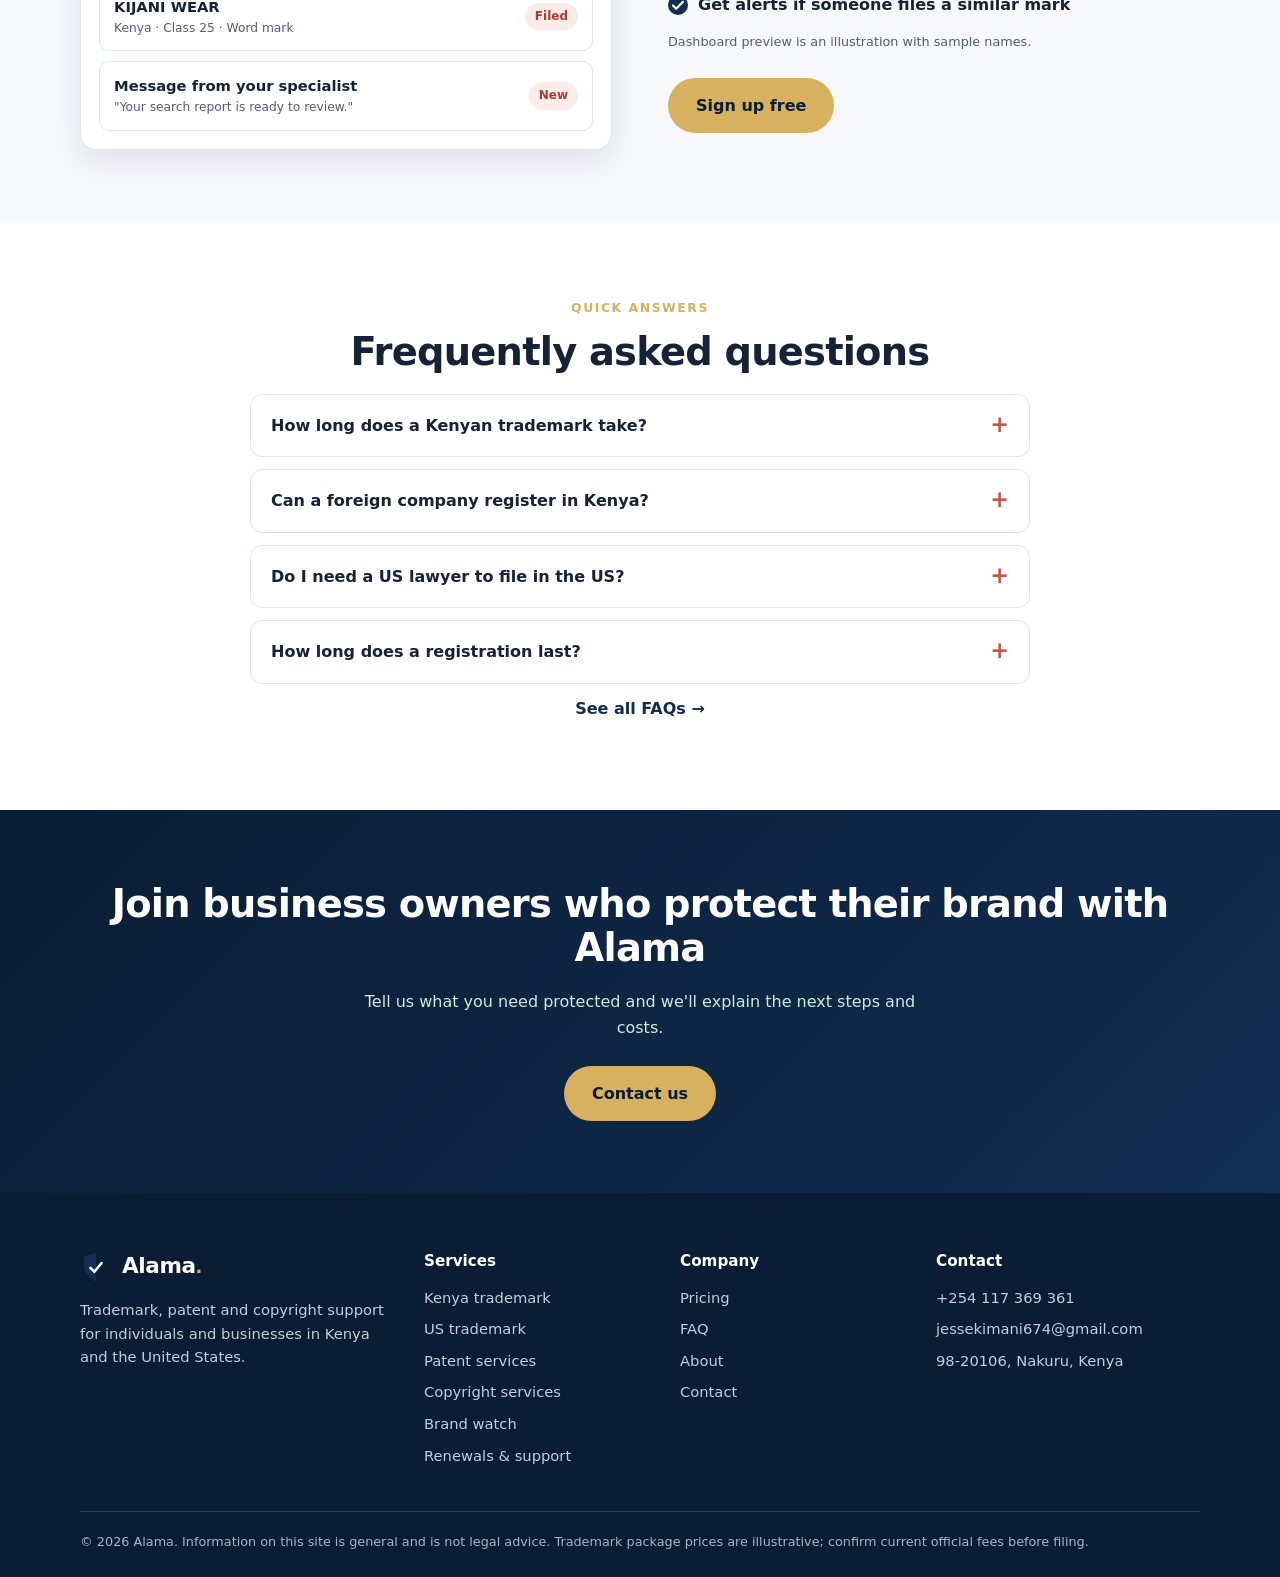
==== commit d625a4af: "Add files via upload" ====
--- a/index.html
+++ b/index.html
@@ -3,8 +3,8 @@
 <head>
 <meta charset="utf-8">
 <meta name="viewport" content="width=device-width,initial-scale=1">
-<title>Alama | Trademark Registration in Kenya &amp; the US</title>
-<meta name="description" content="Register your trademark in Kenya (KIPI) and the United States (USPTO) with licensed professionals, flat fees and an online dashboard.">
+<title>Alama | Trademark, Patent &amp; Copyright Services</title>
+<meta name="description" content="Trademark, patent and copyright services in Kenya and the United States, with clear fees and personal support.">
 <link rel="stylesheet" href="styles.css">
 <script src="app.js" defer></script>
 </head>
@@ -14,25 +14,25 @@
 <section class="hero">
   <div class="wrap">
     <div>
-      <span class="eyebrow">Trademarks, made simple</span>
-      <h1>You run your business. We'll handle your trademarks.</h1>
-      <p class="lead">Protect your brand name and logo in Kenya and the United States. Flat, transparent fees, real professionals, and one dashboard to track everything.</p>
+      <span class="eyebrow">IP protection, made simple</span>
+      <h1>Protect your ideas, creative work and brand.</h1>
+      <p class="lead">Get practical support with trademarks, patent drafting and searches, and copyright filing in Kenya and the United States.</p>
       <ul class="checks">
-        <li>Licensed trademark professionals</li>
-        <li>Kenya (KIPI) and US (USPTO) filings under one roof</li>
-        <li>Pay in KES or USD, including M-Pesa</li>
+        <li>Trademark, patent and copyright support</li>
+        <li>Services for Kenya and the United States</li>
+        <li>Clear service fees in Kenyan shillings</li>
       </ul>
       <div class="btn-row">
-        <a class="btn btn-primary" href="contact.html">Get a Free Assessment</a>
+        <a class="btn btn-primary" href="contact.html">Discuss your needs</a>
         <a class="btn btn-ghost" href="pricing.html">See Pricing</a>
       </div>
     </div>
     <div class="hero-art">
       <svg viewBox="0 0 320 380" role="img" aria-label="Shield with checkmark">
-        <defs><linearGradient id="g" x1="0" y1="0" x2="1" y2="1"><stop offset="0" stop-color="#0f7a4d"/><stop offset="1" stop-color="#073f28"/></linearGradient></defs>
+        <defs><linearGradient id="g" x1="0" y1="0" x2="1" y2="1"><stop offset="0" stop-color="#173d70"/><stop offset="1" stop-color="#0a1d35"/></linearGradient></defs>
         <path d="M160 10l130 44v110c0 98-56 160-130 206C86 324 30 262 30 164V54z" fill="url(#g)"/>
         <path d="M160 10l130 44v110c0 98-56 160-130 206z" fill="#000" opacity=".12"/>
-        <path d="M160 40l102 34v90c0 78-42 128-102 166C100 292 58 242 58 164V74z" fill="none" stroke="#e8b53a" stroke-width="4"/>
+        <path d="M160 40l102 34v90c0 78-42 128-102 166C100 292 58 242 58 164V74z" fill="none" stroke="#d7b15f" stroke-width="4"/>
         <path d="M105 180l38 38 74-86" fill="none" stroke="#fff" stroke-width="18" stroke-linecap="round" stroke-linejoin="round"/>
         <text x="160" y="290" text-anchor="middle" font-family="Inter,Arial" font-weight="800" font-size="24" fill="#fff" letter-spacing="2">REGISTERED</text>
         <circle cx="262" cy="52" r="26" fill="#bb1e10"/><text x="262" y="62" text-anchor="middle" font-family="Arial" font-weight="800" font-size="30" fill="#fff">®</text>
@@ -52,23 +52,30 @@
   <div class="wrap">
     <div class="center">
       <span class="eyebrow">What we do</span>
-      <h2>Bulletproof your brand</h2>
-      <p class="lead">From first search to certificate and renewals, we cover the whole trademark journey.</p>
+      <h2>Protect your intellectual property</h2>
+      <p class="lead">Trademark, patent and copyright services for your business and creative work.</p>
     </div>
-    <div class="grid g3" style="margin-top:36px">
+    <div class="grid g4" style="margin-top:36px">
       <div class="card">
         <div class="icon"><svg viewBox="0 0 24 24"><path d="M12 3l8 3v6c0 5-3.400 8-8 9-4.600-1-8-4-8-9V6z"/><path d="M8.500 12l2.500 2.500 4.500-5"/></svg></div>
-        <h3>Kenya trademark registration</h3>
-        <p>Search, filing and follow-up with the Kenya Industrial Property Institute (KIPI) for word marks and logos.</p>
-        <div class="from">from <b>KES 12,000</b> <span class="note">+ govt fee*</span></div>
+        <h3>Trademark registration</h3>
+        <p>Search, filing and follow-up for your name or logo in Kenya and the United States.</p>
+        <div class="from">Kenya from <b>KES 12,000</b> <span class="note">+ govt fee*</span></div>
         <a class="more" href="services.html#kenya">Learn more →</a>
       </div>
       <div class="card">
-        <div class="icon"><svg viewBox="0 0 24 24"><circle cx="12" cy="12" r="9"/><path d="M3 12h18M12 3c3 3 3 15 0 18M12 3c-3 3-3 15 0 18"/></svg></div>
-        <h3>US trademark registration</h3>
-        <p>Sell to American customers or list on Amazon? We file with the USPTO through a US-licensed attorney partner.</p>
-        <div class="from">from <b>USD 390</b> <span class="note">+ USPTO fee*</span></div>
-        <a class="more" href="services.html#us">Learn more →</a>
+        <div class="icon"><svg viewBox="0 0 24 24"><path d="M12 3v18M7 7h10M6 12h12M8 17h8"/><circle cx="12" cy="12" r="9"/></svg></div>
+        <h3>Patent services</h3>
+        <p>Prior art searches and patent application drafting for Kenya and the United States.</p>
+        <div class="from">From <b>KES 7,500</b></div>
+        <a class="more" href="services.html#patents">Learn more →</a>
+      </div>
+      <div class="card">
+        <div class="icon"><svg viewBox="0 0 24 24"><path d="M6 3h9l4 4v14H6z"/><path d="M14 3v5h5M9 13h7M9 17h7"/></svg></div>
+        <h3>Copyright filing &amp; research</h3>
+        <p>Research and filing support to help protect your original creative work.</p>
+        <div class="from"><b>KES 6,000</b></div>
+        <a class="more" href="services.html#copyright">Learn more →</a>
       </div>
       <div class="card">
         <div class="icon"><svg viewBox="0 0 24 24"><circle cx="11" cy="11" r="7"/><path d="M21 21l-5-5"/></svg></div>
@@ -78,7 +85,7 @@
         <a class="more" href="services.html#watch">Learn more →</a>
       </div>
     </div>
-    <p class="note center" style="margin-top:18px">*Sample pricing. Government fees are paid to the registry and passed through at cost.</p>
+    <p class="note center" style="margin-top:18px">*Trademark package prices are illustrative. Government fees are paid to the registry and passed through at cost.</p>
   </div>
 </section>
 
@@ -86,15 +93,15 @@
   <div class="wrap">
     <div class="center">
       <span class="eyebrow">How it works</span>
-      <h2>Three steps to a registered mark</h2>
-      <p class="lead">We do the paperwork. You get updates at every stage.</p>
+      <h2>Clear support at every step</h2>
+      <p class="lead">Tell us what you need protected and where. We'll explain the next steps and fees.</p>
     </div>
     <div class="steps">
       <div class="step"><h3>Submit your request</h3><p>Tell us your brand name or upload your logo and pick the countries. Our team checks availability first.</p></div>
       <div class="step"><h3>We file for you</h3><p>We prepare and file your application with KIPI and/or the USPTO and keep your dashboard up to date.</p></div>
       <div class="step"><h3>Registry examination</h3><p>The registry reviews your mark. We respond to any queries and, once accepted, you receive your certificate.</p></div>
     </div>
-    <div class="center" style="margin-top:36px"><a class="btn btn-primary" href="contact.html">Get a Free Assessment</a><div class="note" style="margin-top:8px">No credit card required.</div></div>
+    <div class="center" style="margin-top:36px"><a class="btn btn-primary" href="contact.html">Contact us about a service</a><div class="note" style="margin-top:8px">No credit card required.</div></div>
   </div>
 </section>
 
@@ -162,8 +169,8 @@
 <section class="cta">
   <div class="wrap">
     <h2>Join business owners who protect their brand with Alama</h2>
-    <p>Start with a free assessment. We'll tell you whether your name is likely to register and what it will cost.</p>
-    <div class="btn-row" style="justify-content:center"><a class="btn btn-primary" href="contact.html">Get a Free Assessment</a></div>
+    <p>Tell us what you need protected and we'll explain the next steps and costs.</p>
+    <div class="btn-row" style="justify-content:center"><a class="btn btn-primary" href="contact.html">Contact us</a></div>
   </div>
 </section>
 
--- a/styles.css
+++ b/styles.css
@@ -1,7 +1,7 @@
 :root{
   --green:#112d52; --green-d:#0a1d35; --green-l:#edf3fb;
   --red:#c2574a; --ink:#142338; --muted:#4e5d75; --line:#dde5ee;
-  --sand:#f8f5ef; --white:#fff; --gold:#d7b15f;
+  --sand:#f6f8fb; --white:#fff; --gold:#d7b15f;
   --radius:14px; --shadow:0 10px 30px rgba(10,29,53,.10);
 }
 *{box-sizing:border-box}
@@ -23,7 +23,7 @@
 .center{text-align:center}.center .lead{margin-inline:auto}
 
 /* top bar + header */
-.topbar{background:var(--green-d);color:#d7efe2;font-size:.85rem}
+.topbar{background:var(--green-d);color:#e4ebf5;font-size:.85rem}
 .topbar .wrap{display:flex;justify-content:space-between;gap:12px;align-items:center;padding-top:8px;padding-bottom:8px;flex-wrap:wrap}
 .topbar a{color:#fff;font-weight:600}
 .topbar .flagbar{display:inline-block;width:34px;height:10px;border-radius:2px;margin-right:8px;vertical-align:middle;background:linear-gradient(#000 0 30%,#fff 30% 36%,var(--red) 36% 64%,#fff 64% 70%,var(--green) 70%)}
@@ -58,7 +58,7 @@
 .checks li{padding-left:30px;position:relative;font-weight:600}
 .checks li::before{content:"";position:absolute;left:0;top:3px;width:20px;height:20px;border-radius:50%;background:var(--green) url("data:image/svg+xml,%3Csvg xmlns='http://www.w3.org/2000/svg' viewBox='0 0 20 20'%3E%3Cpath d='M5 10.5l3.2 3.2L15 6.8' fill='none' stroke='white' stroke-width='2.2' stroke-linecap='round' stroke-linejoin='round'/%3E%3C/svg%3E") center/contain no-repeat}
 .hero-art{display:flex;justify-content:center}
-.hero-art svg{width:min(380px,100%);filter:drop-shadow(0 20px 30px rgba(7,63,40,.25))}
+.hero-art svg{width:min(300px,82vw);filter:drop-shadow(0 20px 30px rgba(10,29,53,.2))}
 
 /* strip */
 .strip{padding:28px 0;border-block:1px solid var(--line);background:var(--sand)}
@@ -90,7 +90,7 @@
 .compare{display:grid;gap:14px}
 .bar{background:var(--line);border-radius:10px;overflow:hidden}
 .bar>div{padding:12px 16px;color:#fff;font-weight:700;font-size:.95rem;white-space:nowrap}
-.bar .trad{background:#7b8a82;width:100%}
+.bar .trad{background:#64748b;width:100%}
 .bar .us{background:var(--green);width:34%}
 .note{font-size:.8rem;color:var(--muted)}
 
@@ -102,7 +102,7 @@
 .row{display:flex;justify-content:space-between;align-items:center;gap:10px;padding:12px 14px;border:1px solid var(--line);border-radius:10px;font-size:.92rem}
 .row small{color:var(--muted);display:block}
 .pill{font-size:.75rem;font-weight:700;padding:4px 10px;border-radius:999px;white-space:nowrap}
-.pill.ok{background:#e1f5ea;color:#116a3d}.pill.wip{background:#fff3d6;color:#8a6200}.pill.new{background:#e5ecff;color:#2b4bb8}
+.pill.ok{background:#edf3fb;color:#112d52}.pill.wip{background:#fff5df;color:#8a6200}.pill.new{background:#fbecea;color:#a13f35}
 
 /* pricing */
 .toggle{display:inline-flex;border:1px solid var(--line);border-radius:999px;padding:4px;background:#fff;margin:18px 0 6px}
@@ -150,12 +150,12 @@
 .phero{padding:64px 0 48px;background:var(--sand);border-bottom:1px solid var(--line)}
 
 /* footer */
-footer.site{background:#0d1a14;color:#b8c8bf;padding:56px 0 24px;font-size:.92rem}
+footer.site{background:var(--green-d);color:#c3cedd;padding:56px 0 24px;font-size:.92rem}
 footer.site .cols{display:grid;grid-template-columns:1.4fr 1fr 1fr 1.2fr;gap:36px}
 footer.site h4{color:#fff;margin:0 0 12px;font-size:.95rem}
-footer.site a{color:#b8c8bf;display:block;margin-bottom:8px}
+footer.site a{color:#c3cedd;display:block;margin-bottom:8px}
 footer.site a:hover{color:#fff}
-footer.site .legal{border-top:1px solid #243a2f;margin-top:36px;padding-top:20px;font-size:.8rem;color:#8ea398}
+footer.site .legal{border-top:1px solid #263a56;margin-top:36px;padding-top:20px;font-size:.8rem;color:#a6b4c9}
 
 @media(max-width:960px){
   .hero .wrap,.split{grid-template-columns:1fr}
@@ -171,7 +171,7 @@
   nav.main.open{display:flex}
   .topbar .hide-s{display:none}
   footer.site .cols{grid-template-columns:1fr}
-  .hero-art{order:-1}.hero-art svg{width:220px}
+  .hero-art{order:-1}.hero-art svg{width:min(200px,62vw)}
   table.t th,table.t td{padding:10px;font-size:.85rem}
 }
 footer.site a.logo{display:flex;margin-bottom:0}
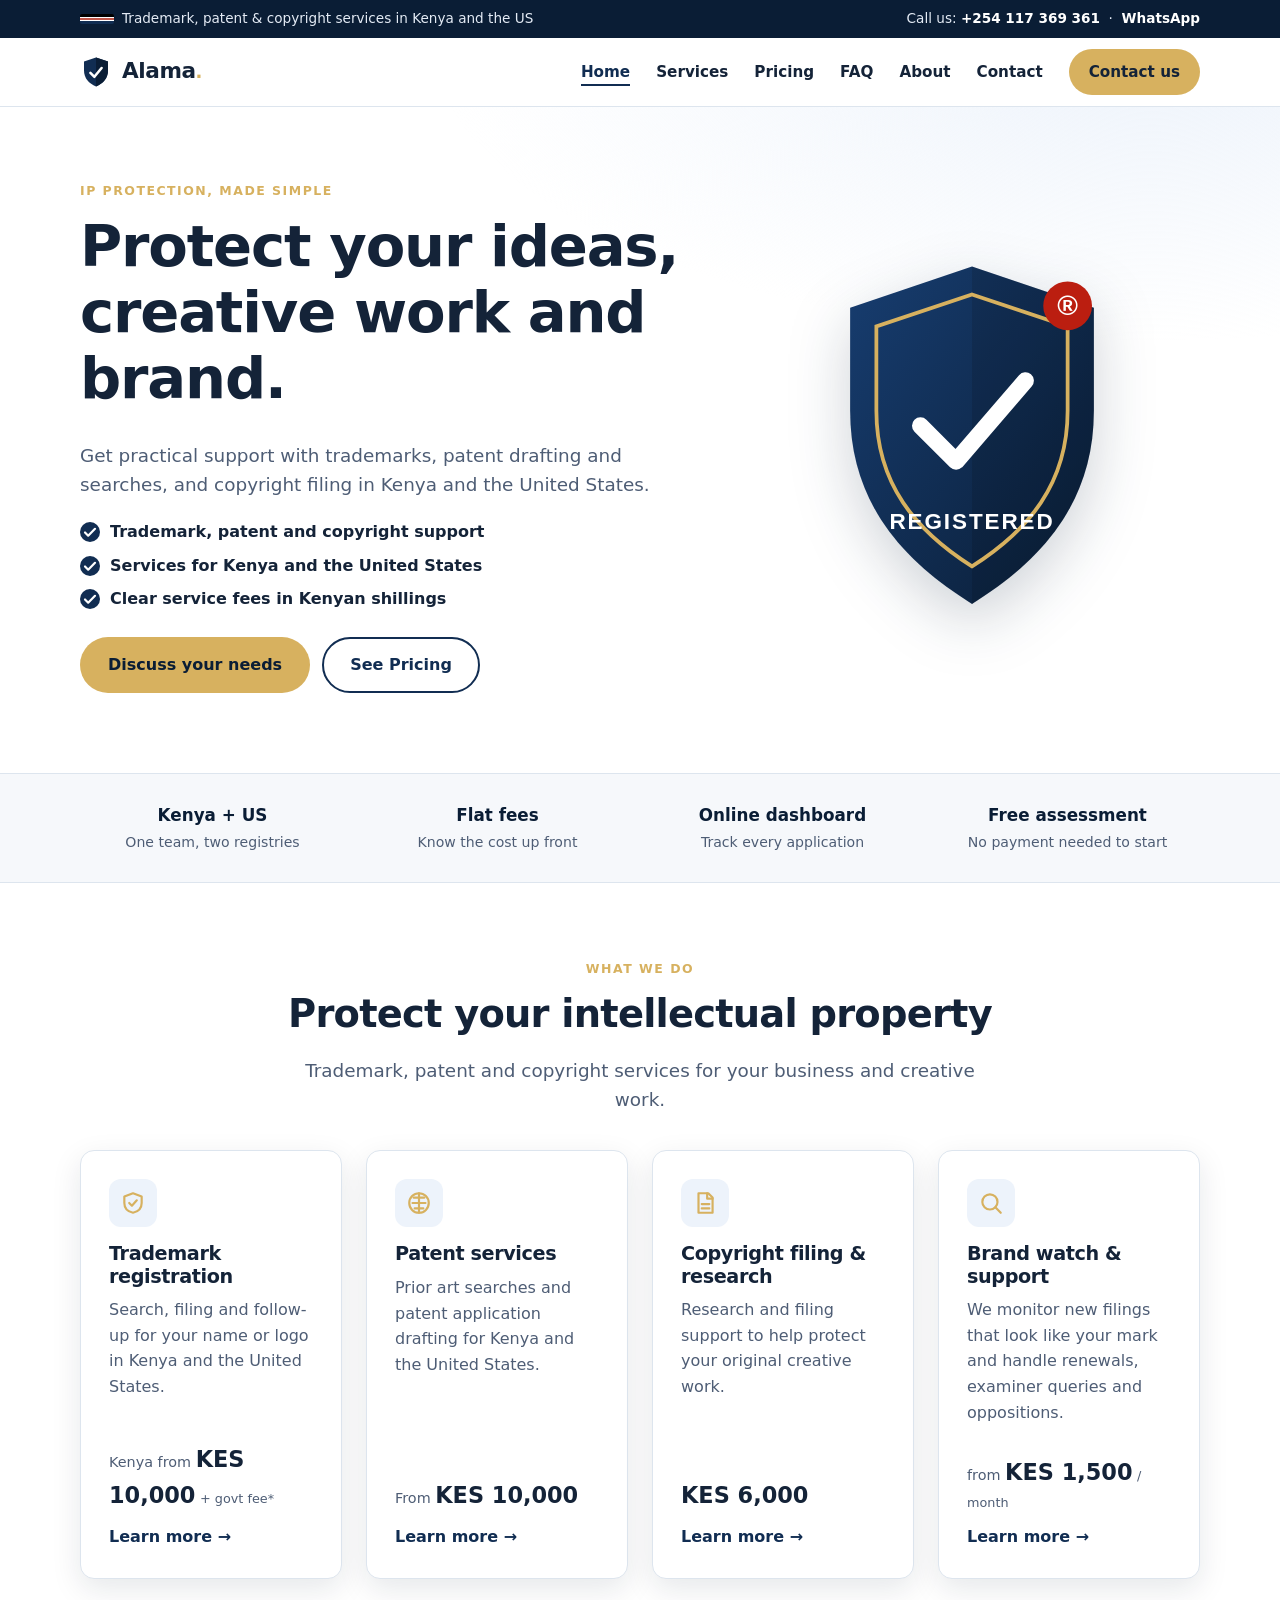
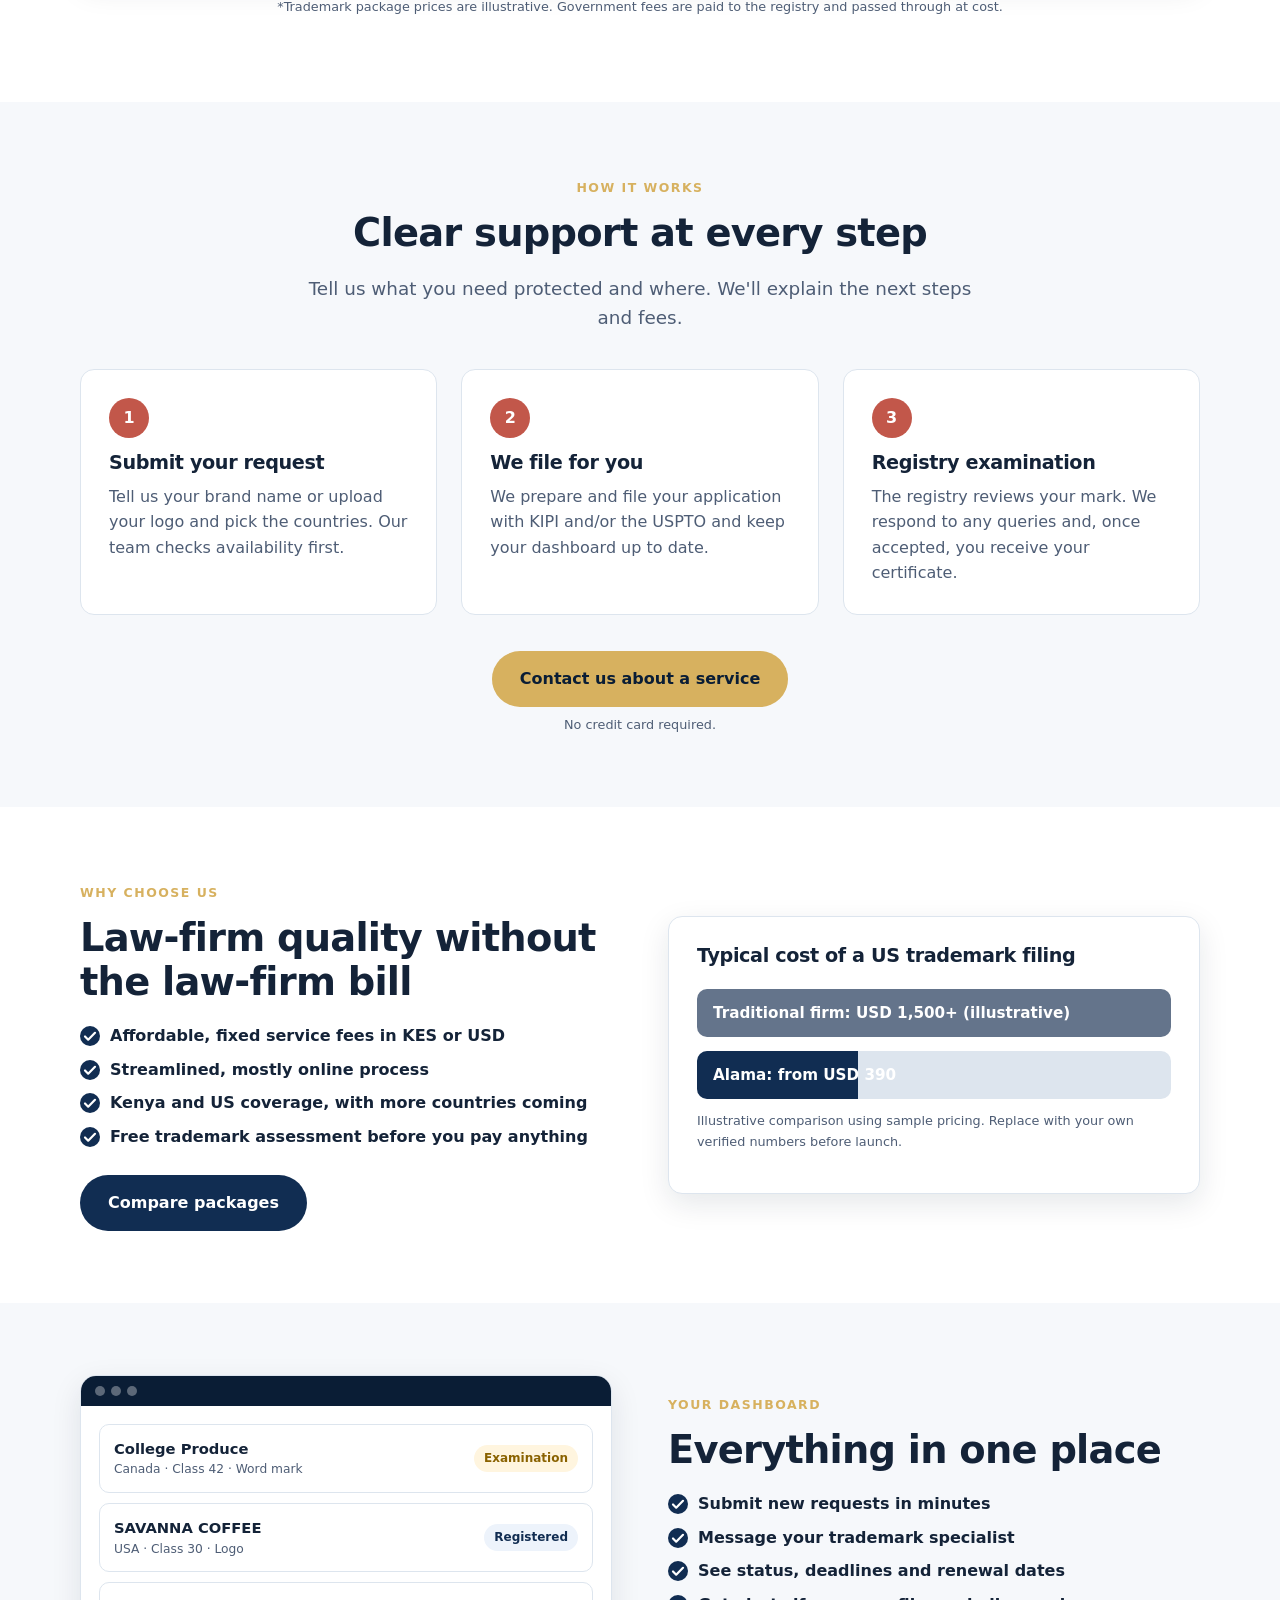
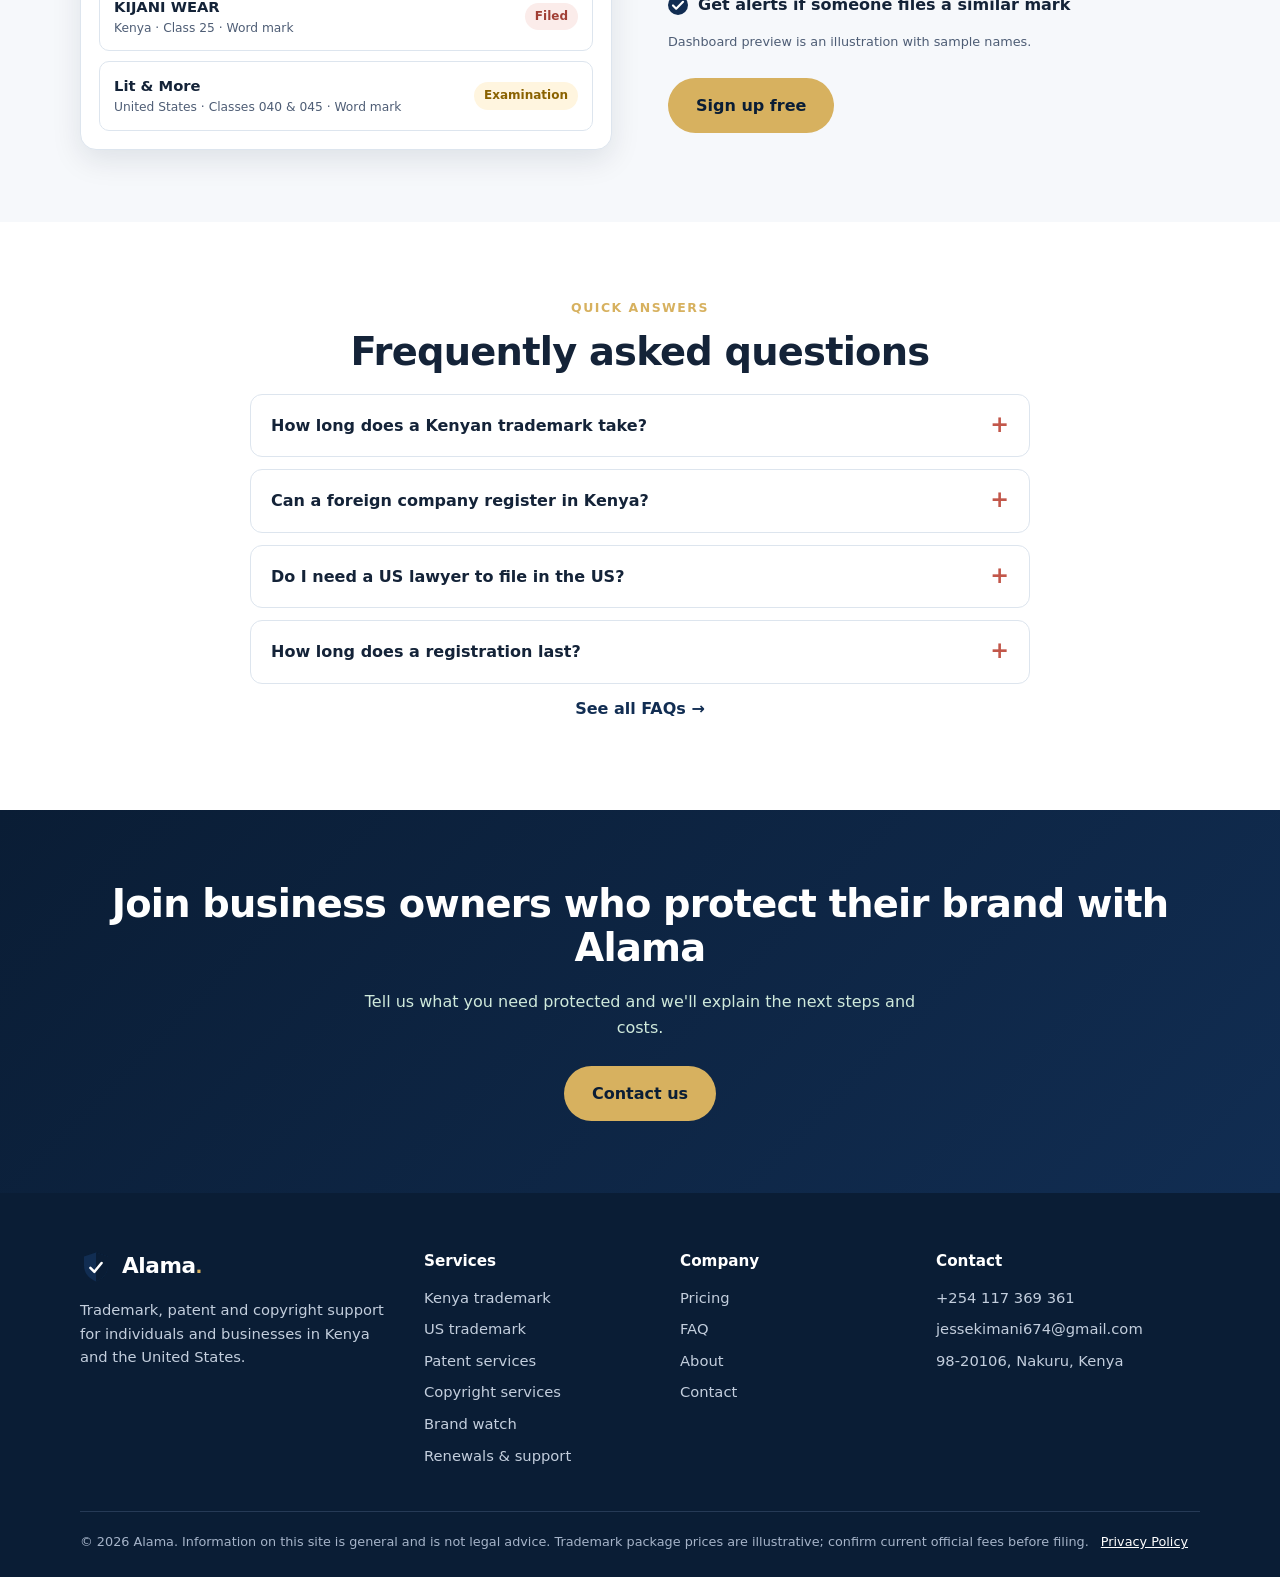
==== commit 1c0dbec2: "Add files via upload" ====
--- a/index.html
+++ b/index.html
@@ -60,14 +60,14 @@
         <div class="icon"><svg viewBox="0 0 24 24"><path d="M12 3l8 3v6c0 5-3.400 8-8 9-4.600-1-8-4-8-9V6z"/><path d="M8.500 12l2.500 2.500 4.500-5"/></svg></div>
         <h3>Trademark registration</h3>
         <p>Search, filing and follow-up for your name or logo in Kenya and the United States.</p>
-        <div class="from">Kenya from <b>KES 12,000</b> <span class="note">+ govt fee*</span></div>
+        <div class="from">Kenya from <b>KES 10,000</b> <span class="note">+ govt fee*</span></div>
         <a class="more" href="services.html#kenya">Learn more →</a>
       </div>
       <div class="card">
         <div class="icon"><svg viewBox="0 0 24 24"><path d="M12 3v18M7 7h10M6 12h12M8 17h8"/><circle cx="12" cy="12" r="9"/></svg></div>
         <h3>Patent services</h3>
         <p>Prior art searches and patent application drafting for Kenya and the United States.</p>
-        <div class="from">From <b>KES 7,500</b></div>
+        <div class="from">From <b>KES 10,000</b></div>
         <a class="more" href="services.html#patents">Learn more →</a>
       </div>
       <div class="card">
@@ -137,7 +137,7 @@
         <div class="row"><div><b>College Produce</b><small>Canada · Class 42 · Word mark</small></div><span class="pill wip">Examination</span></div>
         <div class="row"><div><b>SAVANNA COFFEE</b><small>USA · Class 30 · Logo</small></div><span class="pill ok">Registered</span></div>
         <div class="row"><div><b>KIJANI WEAR</b><small>Kenya · Class 25 · Word mark</small></div><span class="pill new">Filed</span></div>
-        <div class="row"><div><b>Message from your specialist</b><small>"Your search report is ready to review."</small></div><span class="pill new">New</span></div>
+        <div class="row"><div><b>Lit &amp; More</b><small>United States · Classes 040 &amp; 045 · Word mark</small></div><span class="pill wip">Examination</span></div>
       </div>
     </div>
     <div>
--- a/styles.css
+++ b/styles.css
@@ -156,6 +156,7 @@
 footer.site a{color:#c3cedd;display:block;margin-bottom:8px}
 footer.site a:hover{color:#fff}
 footer.site .legal{border-top:1px solid #263a56;margin-top:36px;padding-top:20px;font-size:.8rem;color:#a6b4c9}
+footer.site .legal a{display:inline;color:#fff;text-decoration:underline;margin:0 0 0 8px}
 
 @media(max-width:960px){
   .hero .wrap,.split{grid-template-columns:1fr}
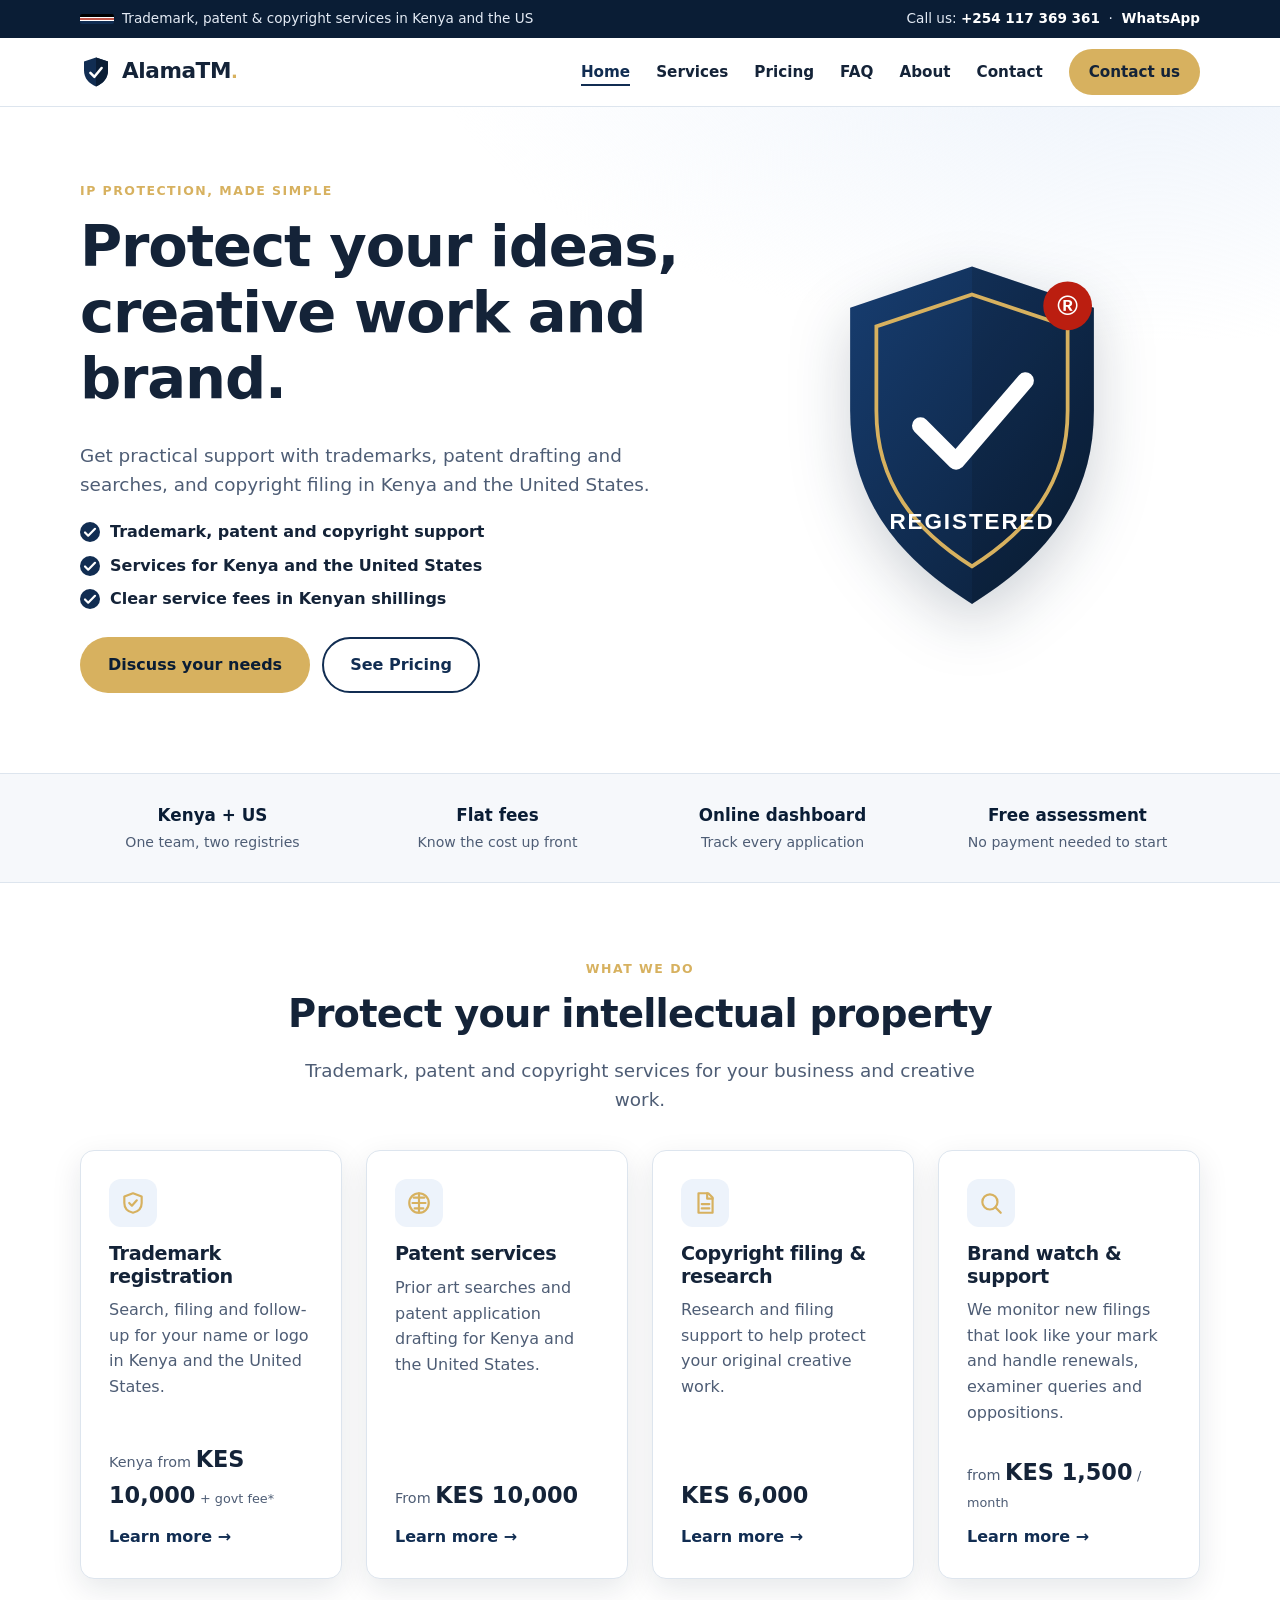
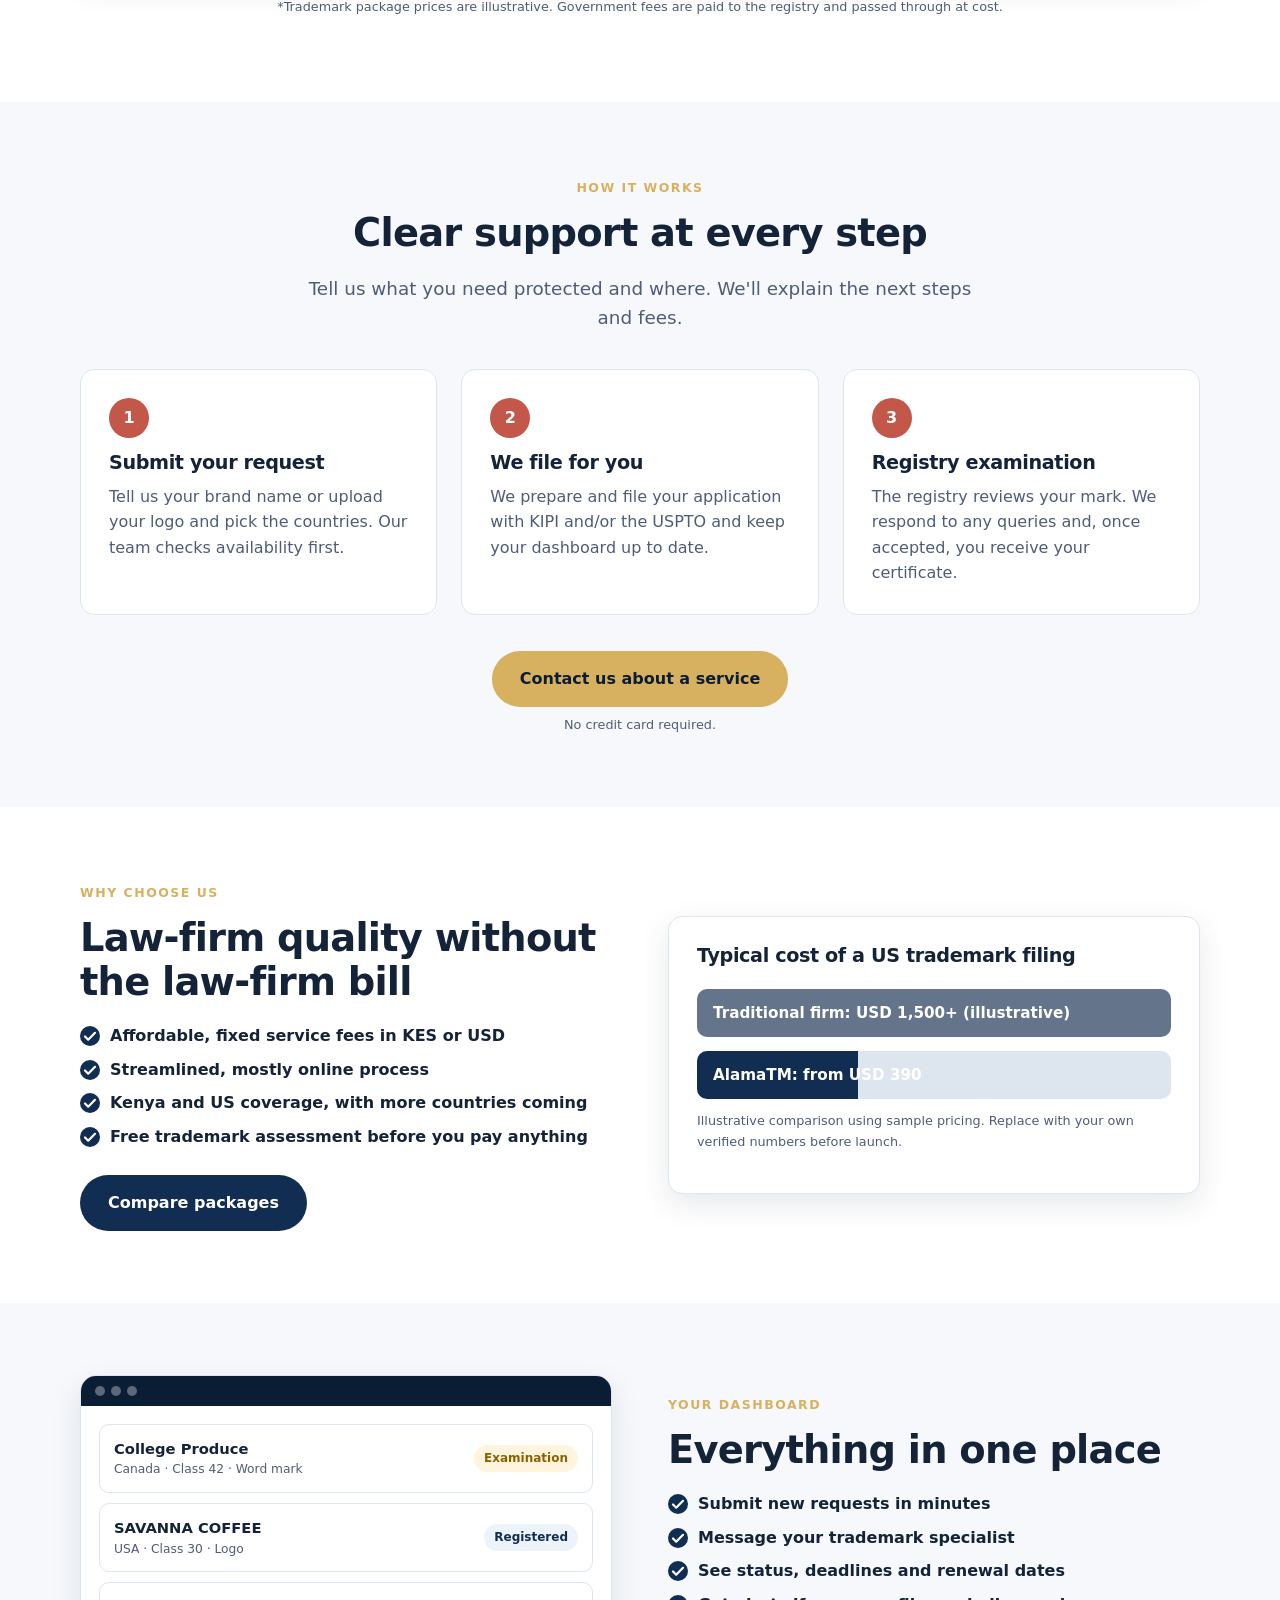
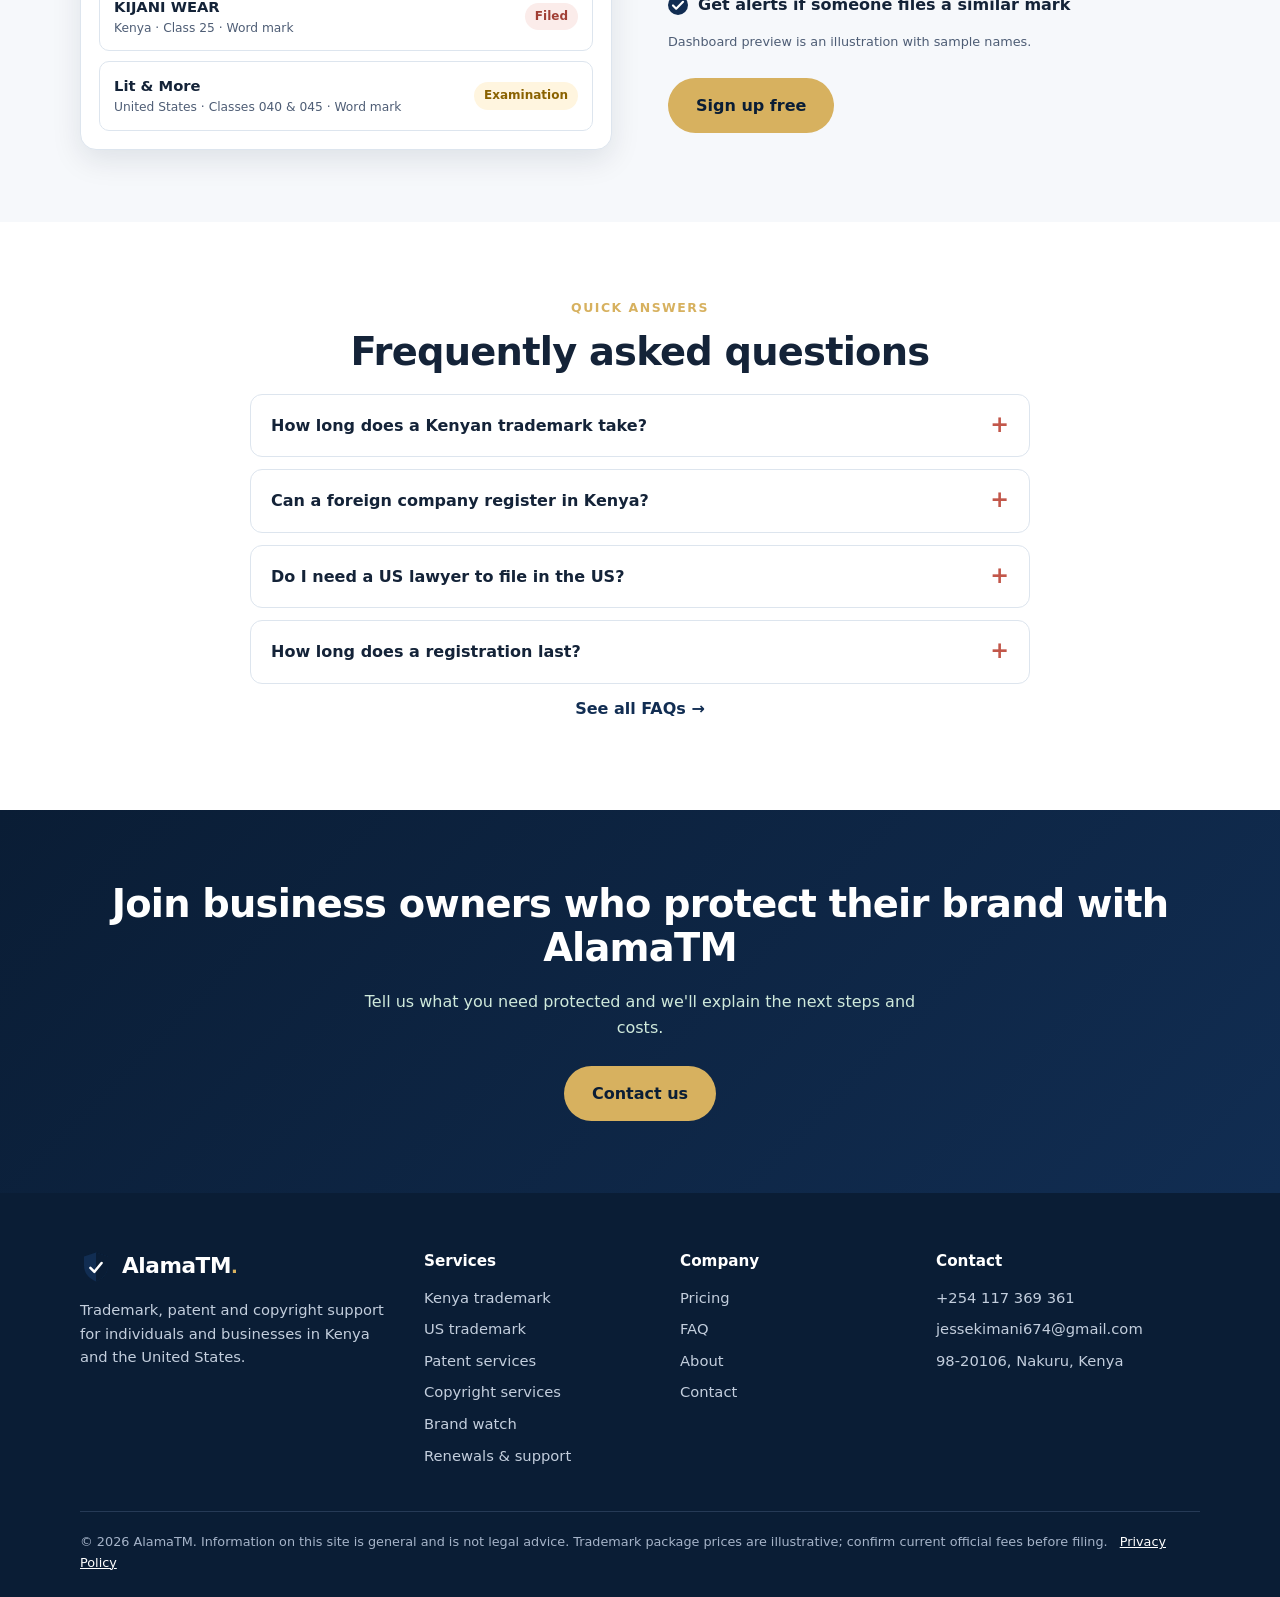
==== commit f53e56f2: "Add files via upload" ====
--- a/index.html
+++ b/index.html
@@ -3,7 +3,7 @@
 <head>
 <meta charset="utf-8">
 <meta name="viewport" content="width=device-width,initial-scale=1">
-<title>Alama | Trademark, Patent &amp; Copyright Services</title>
+<title>AlamaTM | Trademark, Patent &amp; Copyright Services</title>
 <meta name="description" content="Trademark, patent and copyright services in Kenya and the United States, with clear fees and personal support.">
 <link rel="stylesheet" href="styles.css">
 <script src="app.js" defer></script>
@@ -122,7 +122,7 @@
       <h3>Typical cost of a US trademark filing</h3>
       <div class="compare" style="margin-top:12px">
         <div class="bar"><div class="trad">Traditional firm: USD 1,500+ (illustrative)</div></div>
-        <div class="bar"><div class="us">Alama: from USD 390</div></div>
+        <div class="bar"><div class="us">AlamaTM: from USD 390</div></div>
       </div>
       <p class="note" style="margin-top:12px">Illustrative comparison using sample pricing. Replace with your own verified numbers before launch.</p>
     </div>
@@ -168,7 +168,7 @@
 
 <section class="cta">
   <div class="wrap">
-    <h2>Join business owners who protect their brand with Alama</h2>
+    <h2>Join business owners who protect their brand with AlamaTM</h2>
     <p>Tell us what you need protected and we'll explain the next steps and costs.</p>
     <div class="btn-row" style="justify-content:center"><a class="btn btn-primary" href="contact.html">Contact us</a></div>
   </div>
